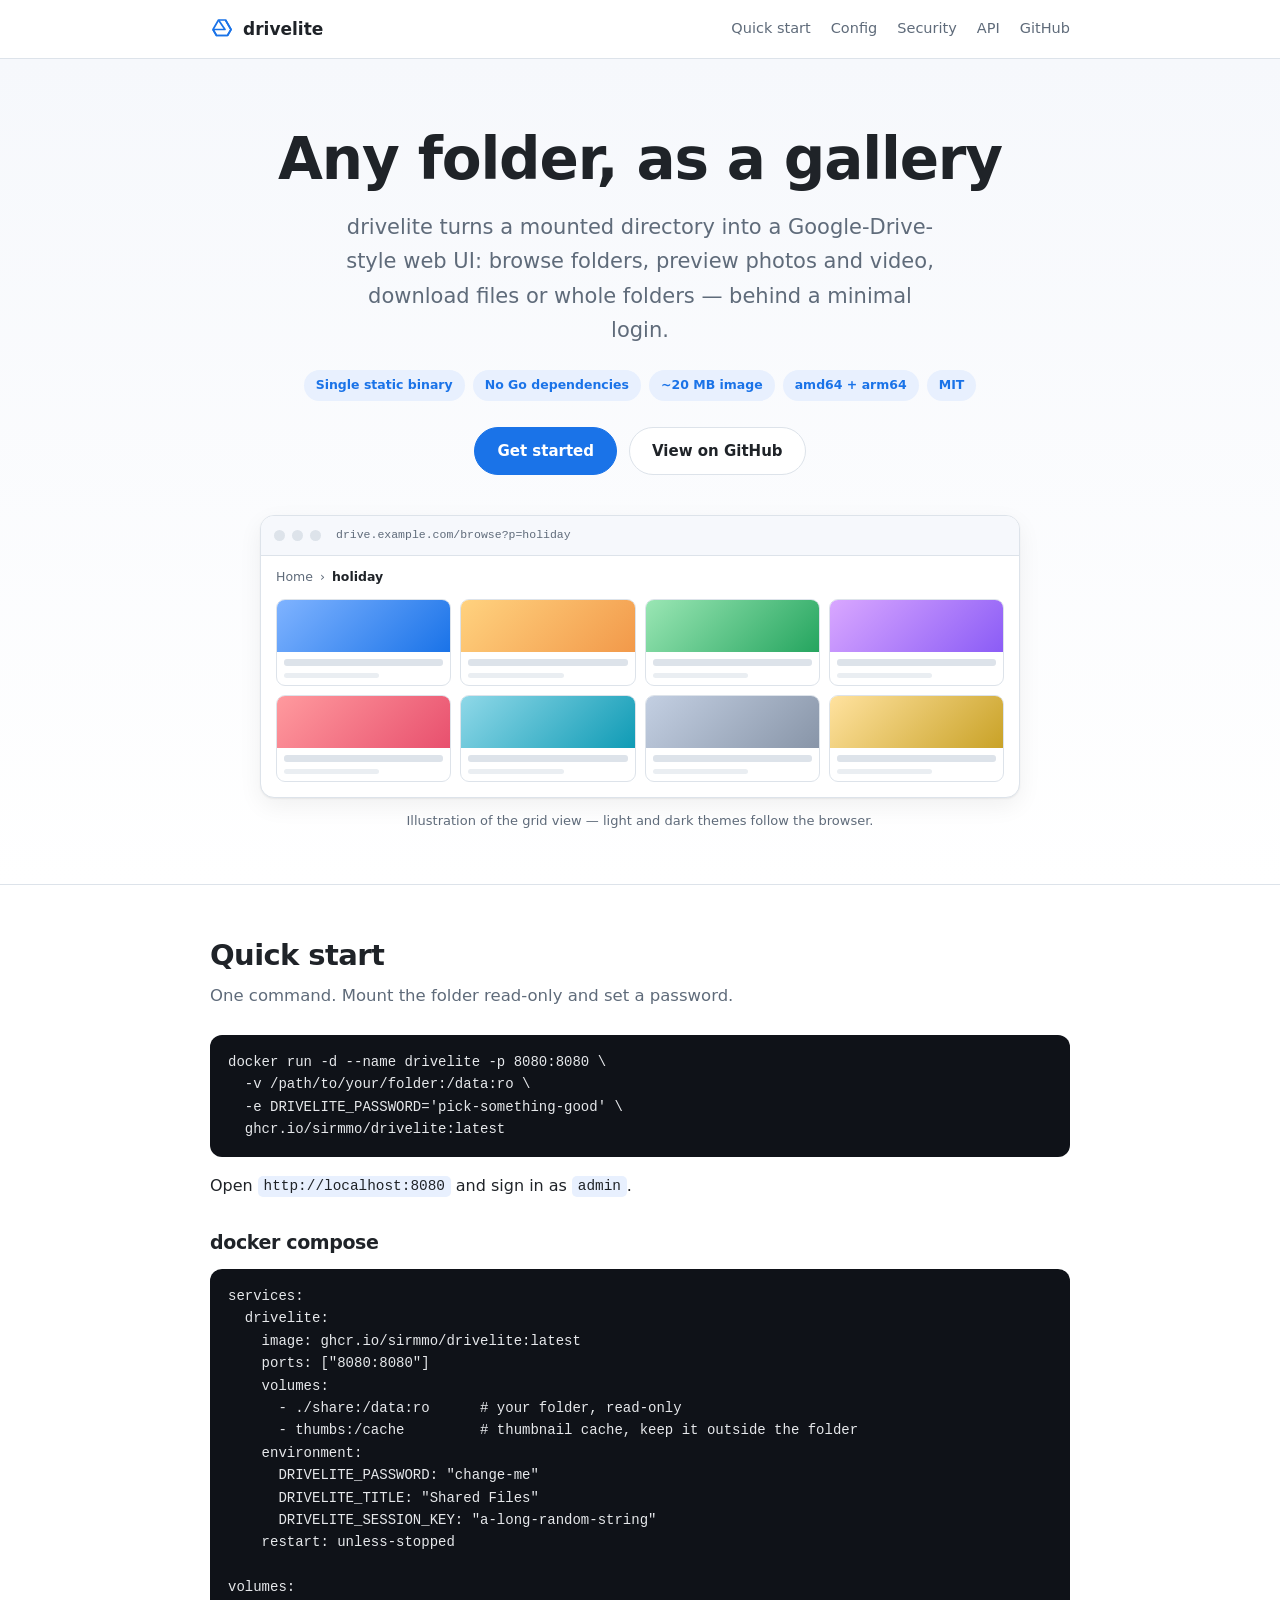
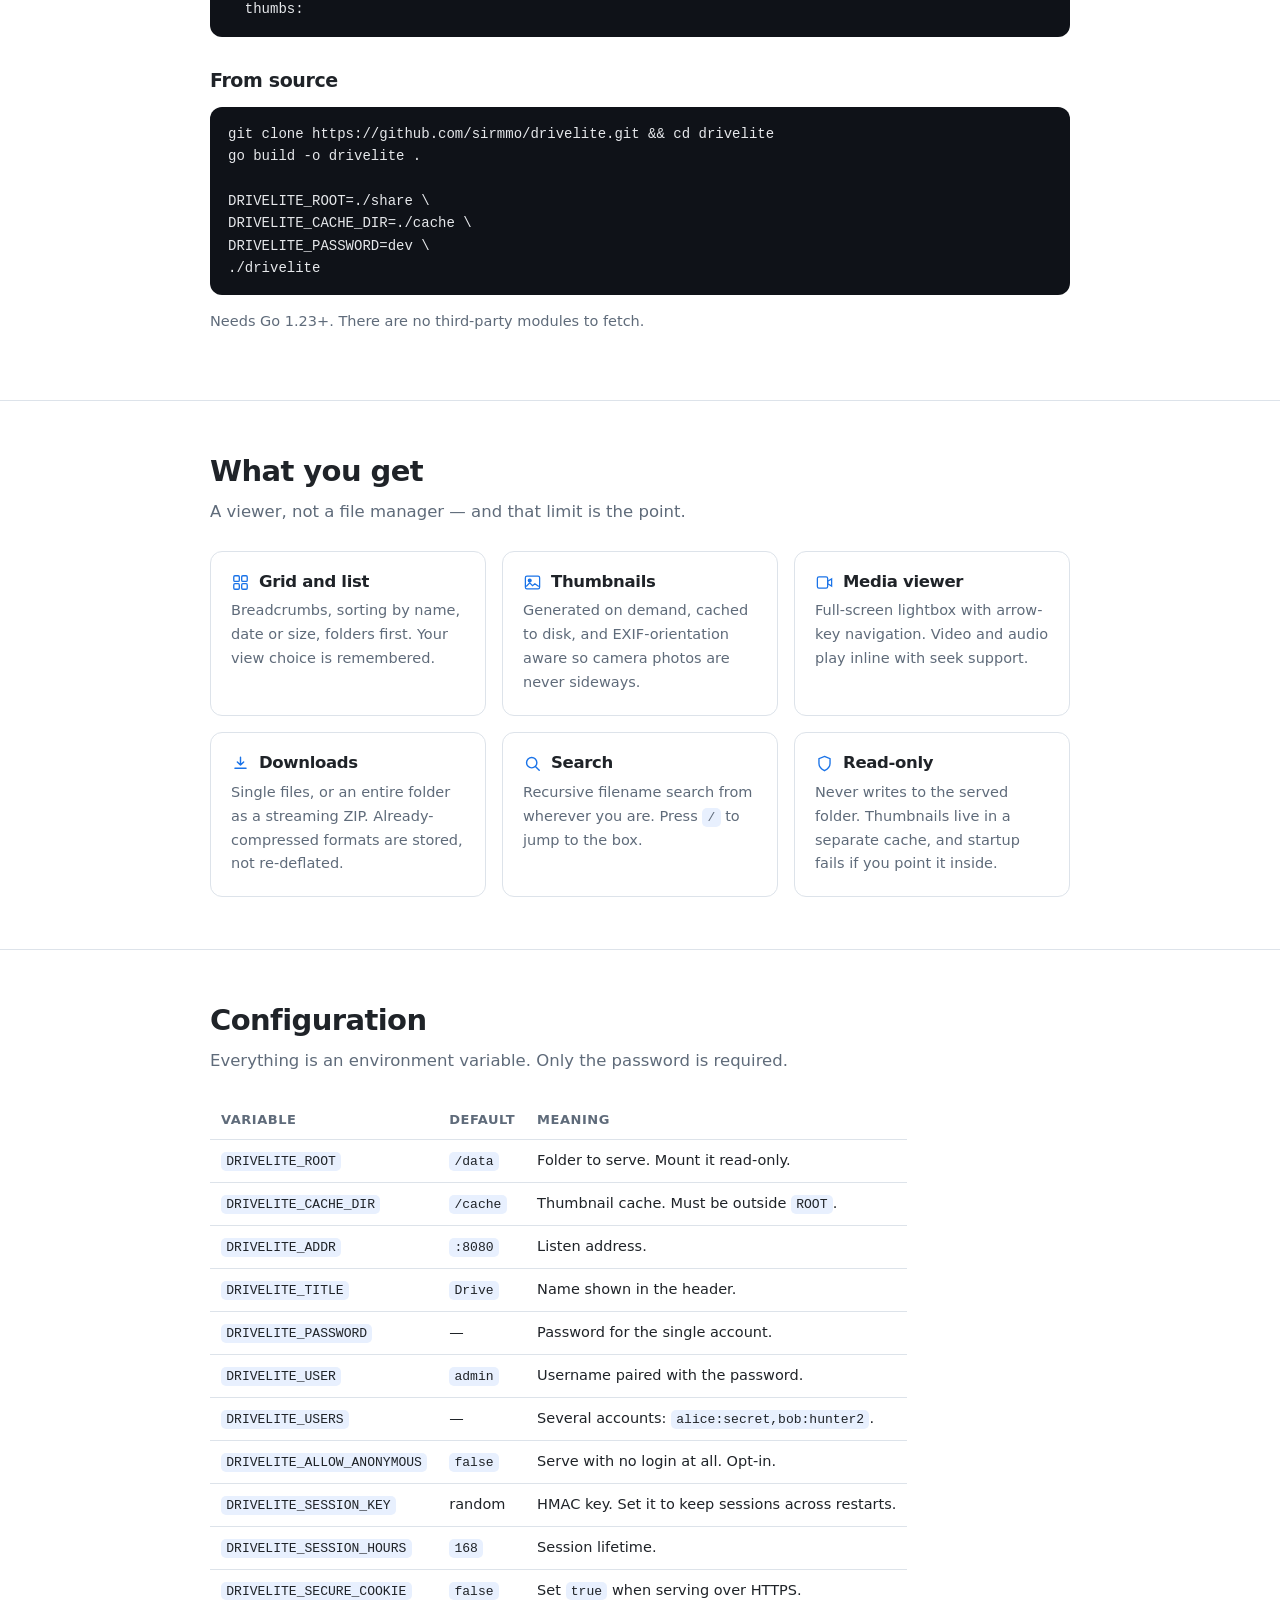
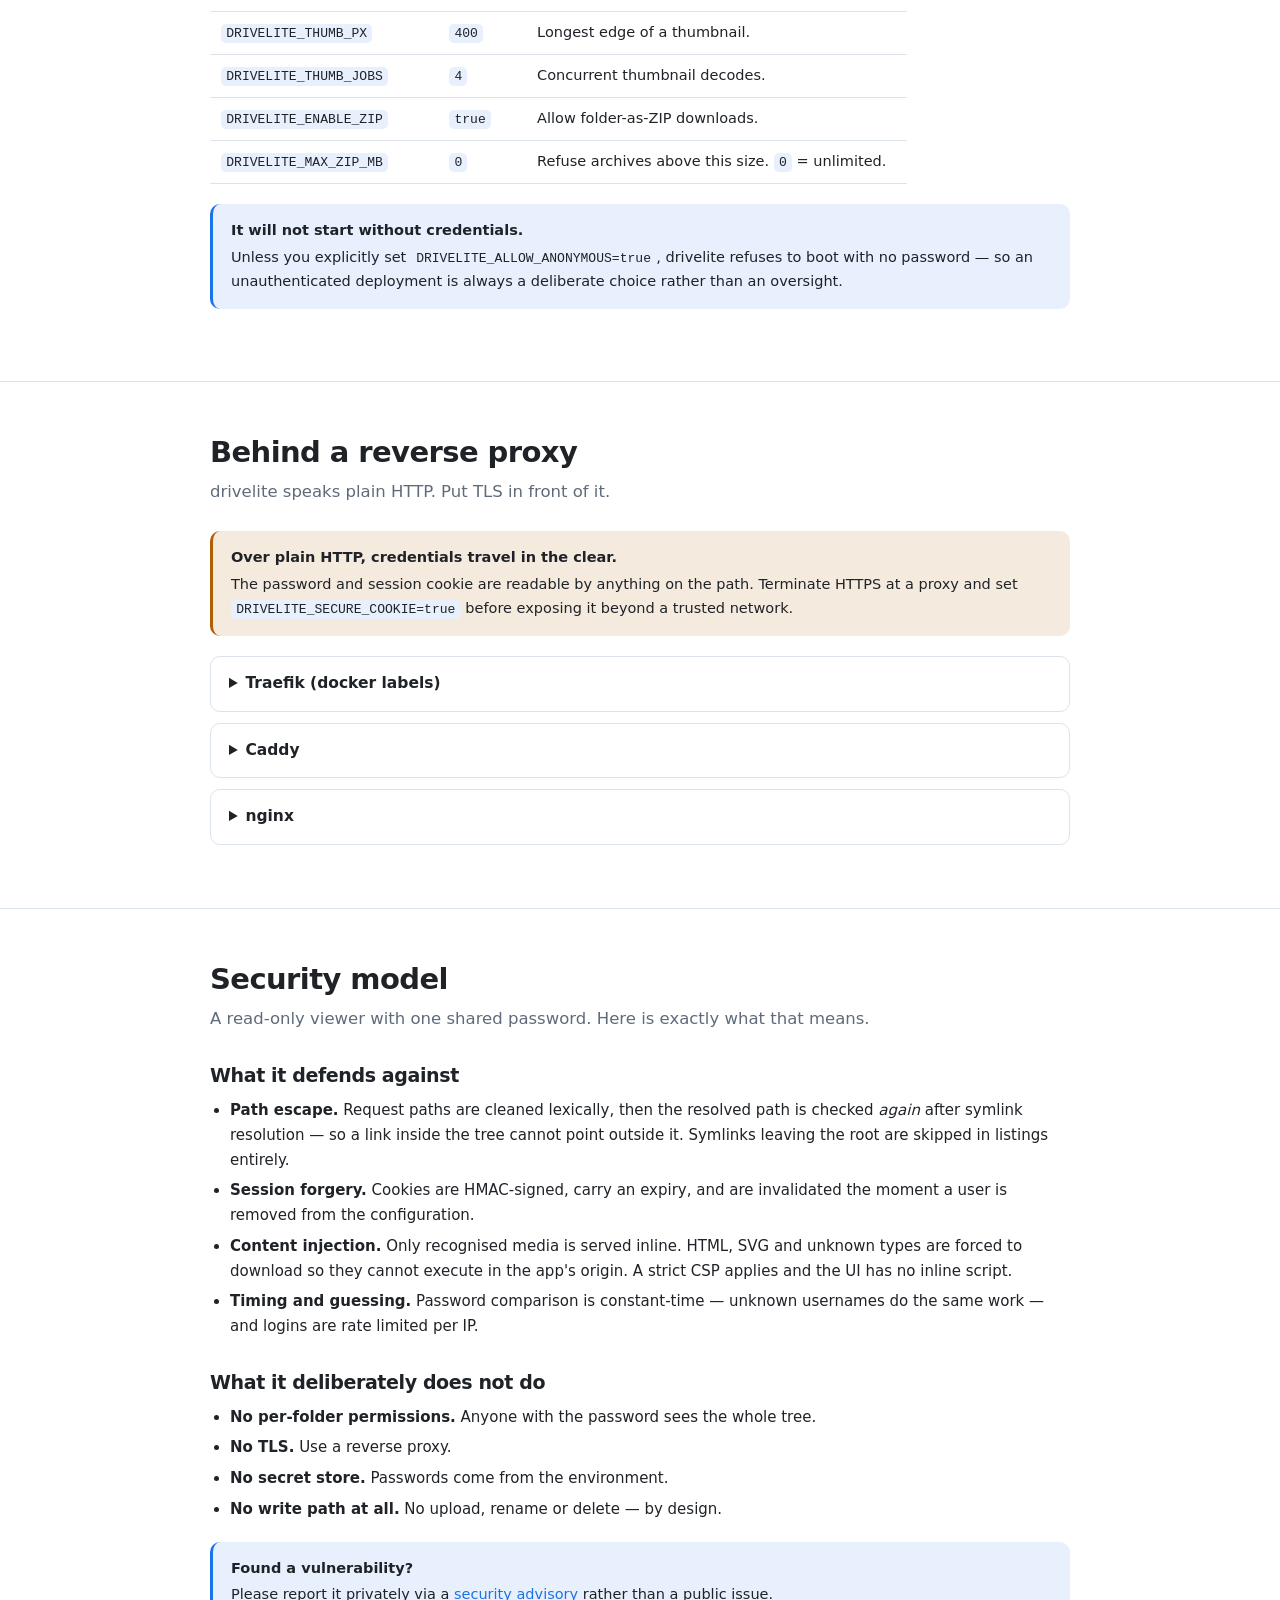
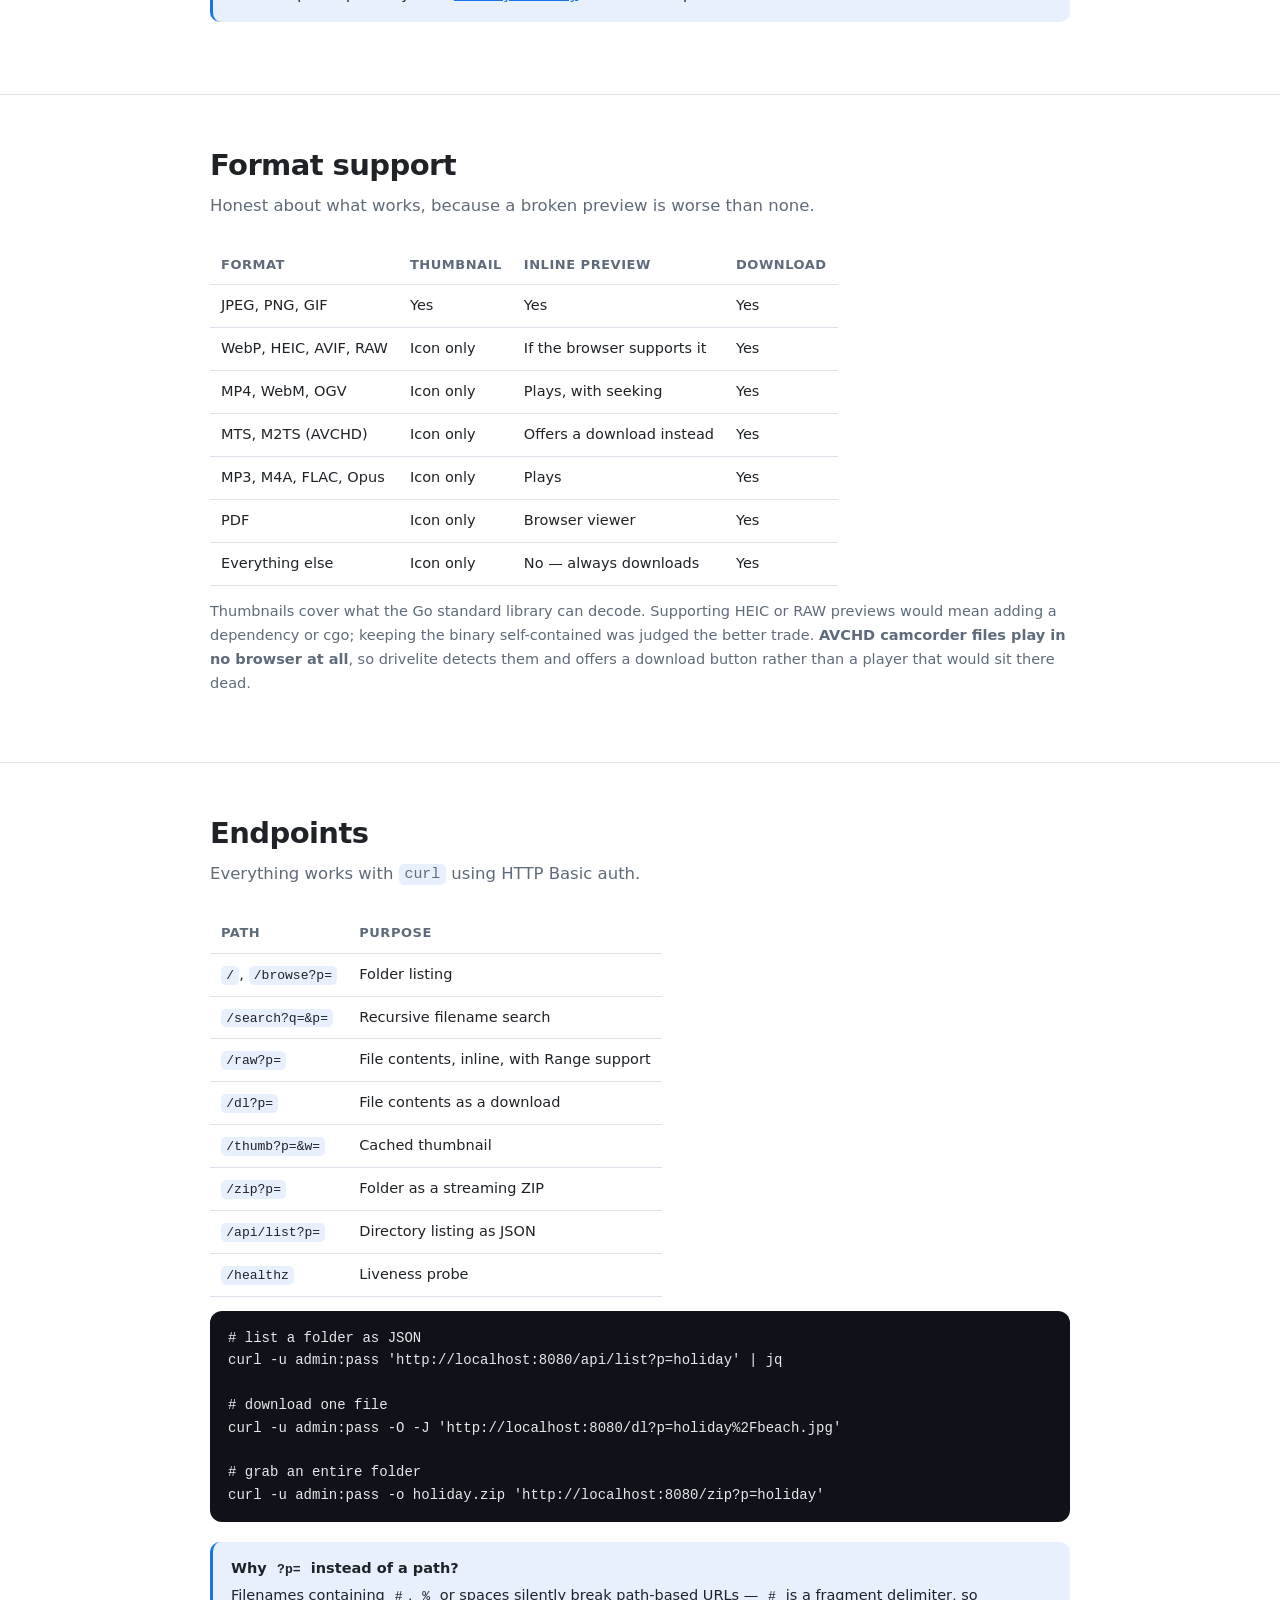
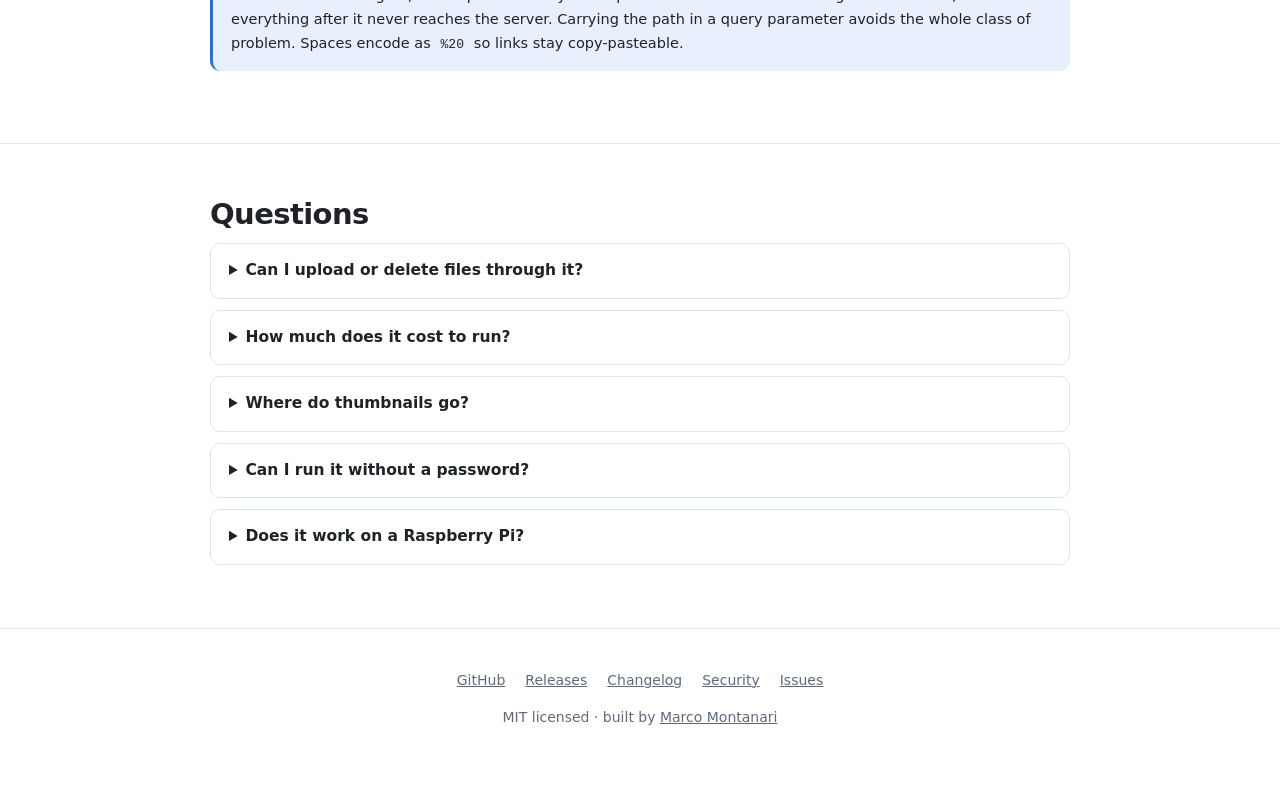
==== docs/index.html @ 930c82de "Initial release of drivelite A read-only web viewer that turns a mounted folder into a Drive-like ga" ====
<!doctype html>
<html lang="en">
<head>
<meta charset="utf-8">
<meta name="viewport" content="width=device-width, initial-scale=1">
<title>drivelite — a Drive-like web UI for any folder</title>
<meta name="description" content="A small Go service that turns any mounted folder into a browsable, downloadable gallery behind a minimal login. Single static binary, no dependencies, ~20 MB container image.">
<link rel="canonical" href="https://ingmmo.com/drivelite/">
<meta property="og:title" content="drivelite">
<meta property="og:description" content="Turn any mounted folder into a Drive-like gallery. Browse, preview, download — behind a minimal login.">
<meta property="og:type" content="website">
<meta property="og:url" content="https://ingmmo.com/drivelite/">
<link rel="icon" href="data:image/svg+xml,%3Csvg xmlns='http://www.w3.org/2000/svg' viewBox='0 0 24 24'%3E%3Crect width='24' height='24' rx='5' fill='%231a73e8'/%3E%3Cpath d='M9.2 4.5h5.6L20 13.2l-2.8 4.8H6.8L4 13.2 9.2 4.5Z' fill='none' stroke='%23fff' stroke-width='1.6' stroke-linejoin='round'/%3E%3C/svg%3E">
<style>
:root{
  color-scheme:light dark;
  --bg:#fff; --sunk:#f6f8fc; --panel:#fff; --line:#dde3ea;
  --text:#1f2328; --muted:#5f6b7a; --accent:#1a73e8; --soft:#e8f0fe;
  --code-bg:#0f1218; --code-fg:#e6e8eb; --ok:#137333; --warn:#b06000;
  --radius:12px; --shadow:0 1px 2px rgba(0,0,0,.06),0 8px 24px rgba(0,0,0,.06);
}
@media (prefers-color-scheme:dark){
  :root{
    --bg:#16181c; --sunk:#1b1e23; --panel:#22262c; --line:#333a43;
    --text:#e6e8eb; --muted:#9aa4b2; --accent:#8ab4f8; --soft:#1f2a3d;
    --code-bg:#0b0d11; --code-fg:#e6e8eb; --ok:#81c995; --warn:#fdd663;
    --shadow:0 1px 2px rgba(0,0,0,.4),0 8px 28px rgba(0,0,0,.35);
  }
}
*{box-sizing:border-box}
html{scroll-behavior:smooth;scroll-padding-top:70px}
body{
  margin:0;background:var(--bg);color:var(--text);
  font:16px/1.65 system-ui,-apple-system,"Segoe UI",Roboto,Helvetica,Arial,sans-serif;
  -webkit-font-smoothing:antialiased;
}
a{color:var(--accent)}
h1,h2,h3{line-height:1.25;letter-spacing:-.02em}
code,pre{font-family:ui-monospace,SFMono-Regular,"SF Mono",Menlo,Consolas,monospace}
code{font-size:.9em;background:var(--soft);padding:.15em .4em;border-radius:5px}
pre{
  background:var(--code-bg);color:var(--code-fg);
  padding:16px 18px;border-radius:var(--radius);overflow-x:auto;font-size:14px;line-height:1.6;
}
pre code{background:none;padding:0;color:inherit;font-size:inherit}
.wrap{max-width:900px;margin:0 auto;padding:0 20px}

/* nav */
nav{
  position:sticky;top:0;z-index:10;backdrop-filter:blur(10px);
  background:color-mix(in srgb,var(--bg) 88%,transparent);
  border-bottom:1px solid var(--line);
}
nav .wrap{display:flex;align-items:center;gap:22px;height:58px}
.logo{display:flex;align-items:center;gap:9px;font-weight:650;font-size:17px;color:var(--text);text-decoration:none}
.logo svg{width:24px;height:24px;color:var(--accent)}
nav .links{margin-left:auto;display:flex;gap:20px;font-size:14.5px}
nav .links a{color:var(--muted);text-decoration:none}
nav .links a:hover{color:var(--accent)}
@media(max-width:680px){nav .links a.opt{display:none}}

/* hero */
header.hero{padding:64px 0 40px;text-align:center;background:linear-gradient(180deg,var(--sunk),transparent)}
header.hero h1{font-size:clamp(38px,7vw,58px);margin:0 0 14px}
header.hero p.tag{font-size:clamp(17px,2.5vw,21px);color:var(--muted);margin:0 auto 12px;max-width:600px}
.pills{display:flex;gap:8px;justify-content:center;flex-wrap:wrap;margin:22px 0 26px}
.pill{font-size:12.5px;padding:5px 12px;border-radius:999px;background:var(--soft);color:var(--accent);font-weight:600}
.cta{display:flex;gap:12px;justify-content:center;flex-wrap:wrap;margin-bottom:10px}
.btn{
  display:inline-flex;align-items:center;gap:8px;padding:11px 22px;border-radius:999px;
  font-weight:600;font-size:15px;text-decoration:none;border:1px solid var(--line);
  background:var(--panel);color:var(--text);transition:.15s;
}
.btn:hover{border-color:var(--accent);background:var(--soft)}
.btn.primary{background:var(--accent);border-color:var(--accent);color:#fff}
@media(prefers-color-scheme:dark){.btn.primary{color:#10131a}}
.btn.primary:hover{filter:brightness(1.08)}

/* ui illustration */
.shot{margin:40px auto 0;max-width:760px;border:1px solid var(--line);border-radius:14px;overflow:hidden;box-shadow:var(--shadow);background:var(--panel)}
.shot .bar{display:flex;align-items:center;gap:7px;padding:10px 13px;border-bottom:1px solid var(--line);background:var(--sunk)}
.dot{width:11px;height:11px;border-radius:50%;background:var(--line)}
.shot .addr{margin-left:8px;font-size:11.5px;color:var(--muted);font-family:ui-monospace,monospace}
.shot .crumbs{display:flex;gap:7px;padding:11px 15px;font-size:12.5px;color:var(--muted);align-items:center}
.shot .crumbs b{color:var(--text)}
.shot .grid{display:grid;grid-template-columns:repeat(4,1fr);gap:9px;padding:0 15px 15px}
.tile{border:1px solid var(--line);border-radius:9px;overflow:hidden}
.tile .img{height:52px}
.tile .cap{height:7px;margin:7px;border-radius:3px;background:var(--line)}
.tile .cap.s{width:55%;margin-top:0;height:5px;opacity:.6}
.g1{background:linear-gradient(135deg,#7fb3ff,#1a73e8)}
.g2{background:linear-gradient(135deg,#ffd27f,#f2994a)}
.g3{background:linear-gradient(135deg,#9ae6b4,#25a55f)}
.g4{background:linear-gradient(135deg,#d9a7ff,#8b5cf6)}
.g5{background:linear-gradient(135deg,#ff9a9e,#e8506e)}
.g6{background:linear-gradient(135deg,#8fd8e8,#0f9bb5)}
.g7{background:linear-gradient(135deg,#c3cfe2,#8895a8)}
.g8{background:linear-gradient(135deg,#ffe29f,#c9a227)}
.caption{text-align:center;font-size:13px;color:var(--muted);margin-top:12px}
@media(max-width:600px){.shot .grid{grid-template-columns:repeat(2,1fr)}}

/* sections */
section{padding:52px 0;border-top:1px solid var(--line)}
section h2{font-size:29px;margin:0 0 8px}
section .lead{color:var(--muted);margin:0 0 26px;font-size:16.5px}
h3{font-size:19px;margin:32px 0 10px}

.cards{display:grid;grid-template-columns:repeat(auto-fit,minmax(240px,1fr));gap:16px}
.card{padding:20px;border:1px solid var(--line);border-radius:var(--radius);background:var(--panel)}
.card h3{margin:0 0 7px;font-size:16.5px;display:flex;align-items:center;gap:9px}
.card p{margin:0;font-size:14.5px;color:var(--muted)}
.card svg{width:19px;height:19px;color:var(--accent);flex:none}

table{width:100%;border-collapse:collapse;font-size:14.5px;margin:6px 0 4px;display:block;overflow-x:auto}
th,td{text-align:left;padding:9px 11px;border-bottom:1px solid var(--line);vertical-align:top}
th{font-weight:650;font-size:13px;text-transform:uppercase;letter-spacing:.04em;color:var(--muted)}
td:first-child{white-space:nowrap}
tbody tr:hover{background:var(--sunk)}

.note{padding:15px 18px;border-radius:10px;background:var(--soft);border-left:3px solid var(--accent);margin:20px 0;font-size:14.5px}
.note.warn{background:color-mix(in srgb,var(--warn) 13%,transparent);border-left-color:var(--warn)}
.note strong{display:block;margin-bottom:3px}

ul.tight{padding-left:20px;margin:10px 0}
ul.tight li{margin:6px 0;font-size:15px}

details{border:1px solid var(--line);border-radius:10px;padding:14px 18px;margin:11px 0;background:var(--panel)}
details summary{cursor:pointer;font-weight:600;font-size:15.5px}
details[open] summary{margin-bottom:11px}

footer{padding:40px 0 56px;border-top:1px solid var(--line);color:var(--muted);font-size:14px;text-align:center}
footer a{color:var(--muted)}
footer .row{display:flex;gap:20px;justify-content:center;flex-wrap:wrap;margin-bottom:14px}
</style>
</head>
<body>

<nav>
  <div class="wrap">
    <a class="logo" href="#top">
      <svg viewBox="0 0 24 24" aria-hidden="true"><path d="M8.5 3h7l5.5 9.5-3.5 6H6.5L3 12.5 8.5 3Z" fill="none" stroke="currentColor" stroke-width="1.7" stroke-linejoin="round"/><path d="M8.5 3 15 12.5H3.2M15.5 3 21 12.5l-3.5 6M3 12.5l3.5 6h11" fill="none" stroke="currentColor" stroke-width="1.7" stroke-linejoin="round"/></svg>
      drivelite
    </a>
    <div class="links">
      <a href="#quick-start">Quick start</a>
      <a href="#configuration">Config</a>
      <a href="#security" class="opt">Security</a>
      <a href="#api" class="opt">API</a>
      <a href="https://github.com/sirmmo/drivelite">GitHub</a>
    </div>
  </div>
</nav>

<header class="hero" id="top">
  <div class="wrap">
    <h1>Any folder, as a gallery</h1>
    <p class="tag">
      drivelite turns a mounted directory into a Google-Drive-style web UI:
      browse folders, preview photos and video, download files or whole
      folders — behind a minimal login.
    </p>
    <div class="pills">
      <span class="pill">Single static binary</span>
      <span class="pill">No Go dependencies</span>
      <span class="pill">~20 MB image</span>
      <span class="pill">amd64 + arm64</span>
      <span class="pill">MIT</span>
    </div>
    <div class="cta">
      <a class="btn primary" href="#quick-start">Get started</a>
      <a class="btn" href="https://github.com/sirmmo/drivelite">View on GitHub</a>
    </div>

    <div class="shot" aria-hidden="true">
      <div class="bar">
        <span class="dot"></span><span class="dot"></span><span class="dot"></span>
        <span class="addr">drive.example.com/browse?p=holiday</span>
      </div>
      <div class="crumbs">Home <span>›</span> <b>holiday</b></div>
      <div class="grid">
        <div class="tile"><div class="img g1"></div><div class="cap"></div><div class="cap s"></div></div>
        <div class="tile"><div class="img g2"></div><div class="cap"></div><div class="cap s"></div></div>
        <div class="tile"><div class="img g3"></div><div class="cap"></div><div class="cap s"></div></div>
        <div class="tile"><div class="img g4"></div><div class="cap"></div><div class="cap s"></div></div>
        <div class="tile"><div class="img g5"></div><div class="cap"></div><div class="cap s"></div></div>
        <div class="tile"><div class="img g6"></div><div class="cap"></div><div class="cap s"></div></div>
        <div class="tile"><div class="img g7"></div><div class="cap"></div><div class="cap s"></div></div>
        <div class="tile"><div class="img g8"></div><div class="cap"></div><div class="cap s"></div></div>
      </div>
    </div>
    <p class="caption">Illustration of the grid view — light and dark themes follow the browser.</p>
  </div>
</header>

<section id="quick-start">
  <div class="wrap">
    <h2>Quick start</h2>
    <p class="lead">One command. Mount the folder read-only and set a password.</p>

<pre><code>docker run -d --name drivelite -p 8080:8080 \
  -v /path/to/your/folder:/data:ro \
  -e DRIVELITE_PASSWORD='pick-something-good' \
  ghcr.io/sirmmo/drivelite:latest</code></pre>

    <p>Open <code>http://localhost:8080</code> and sign in as <code>admin</code>.</p>

    <h3>docker compose</h3>
<pre><code>services:
  drivelite:
    image: ghcr.io/sirmmo/drivelite:latest
    ports: ["8080:8080"]
    volumes:
      - ./share:/data:ro      # your folder, read-only
      - thumbs:/cache         # thumbnail cache, keep it outside the folder
    environment:
      DRIVELITE_PASSWORD: "change-me"
      DRIVELITE_TITLE: "Shared Files"
      DRIVELITE_SESSION_KEY: "a-long-random-string"
    restart: unless-stopped

volumes:
  thumbs:</code></pre>

    <h3>From source</h3>
<pre><code>git clone https://github.com/sirmmo/drivelite.git &amp;&amp; cd drivelite
go build -o drivelite .

DRIVELITE_ROOT=./share \
DRIVELITE_CACHE_DIR=./cache \
DRIVELITE_PASSWORD=dev \
./drivelite</code></pre>
    <p style="font-size:14.5px;color:var(--muted)">Needs Go 1.23+. There are no third-party modules to fetch.</p>
  </div>
</section>

<section id="features">
  <div class="wrap">
    <h2>What you get</h2>
    <p class="lead">A viewer, not a file manager — and that limit is the point.</p>

    <div class="cards">
      <div class="card">
        <h3><svg viewBox="0 0 24 24" fill="none" stroke="currentColor" stroke-width="1.7"><rect x="3.5" y="3.5" width="7" height="7" rx="1.5"/><rect x="13.5" y="3.5" width="7" height="7" rx="1.5"/><rect x="3.5" y="13.5" width="7" height="7" rx="1.5"/><rect x="13.5" y="13.5" width="7" height="7" rx="1.5"/></svg>Grid and list</h3>
        <p>Breadcrumbs, sorting by name, date or size, folders first. Your view choice is remembered.</p>
      </div>
      <div class="card">
        <h3><svg viewBox="0 0 24 24" fill="none" stroke="currentColor" stroke-width="1.6"><rect x="3" y="4" width="18" height="16" rx="2"/><circle cx="8.5" cy="9.5" r="1.8" fill="currentColor"/><path d="m4 17 4.5-4.5 3.5 3.5 3-2.5L20 17"/></svg>Thumbnails</h3>
        <p>Generated on demand, cached to disk, and EXIF-orientation aware so camera photos are never sideways.</p>
      </div>
      <div class="card">
        <h3><svg viewBox="0 0 24 24" fill="none" stroke="currentColor" stroke-width="1.6"><rect x="3" y="5" width="13" height="14" rx="2"/><path d="m16 10.5 5-3v9l-5-3v-3Z"/></svg>Media viewer</h3>
        <p>Full-screen lightbox with arrow-key navigation. Video and audio play inline with seek support.</p>
      </div>
      <div class="card">
        <h3><svg viewBox="0 0 24 24" fill="none" stroke="currentColor" stroke-width="1.8" stroke-linecap="round"><path d="M12 4v10m0 0 4-4m-4 4-4-4M5 18h14"/></svg>Downloads</h3>
        <p>Single files, or an entire folder as a streaming ZIP. Already-compressed formats are stored, not re-deflated.</p>
      </div>
      <div class="card">
        <h3><svg viewBox="0 0 24 24" fill="none" stroke="currentColor" stroke-width="1.8"><circle cx="11" cy="11" r="6.5"/><path d="m16 16 4.5 4.5" stroke-linecap="round"/></svg>Search</h3>
        <p>Recursive filename search from wherever you are. Press <code>/</code> to jump to the box.</p>
      </div>
      <div class="card">
        <h3><svg viewBox="0 0 24 24" fill="none" stroke="currentColor" stroke-width="1.7"><path d="M12 3l7 3v6c0 4-3 7-7 9-4-2-7-5-7-9V6l7-3Z"/></svg>Read-only</h3>
        <p>Never writes to the served folder. Thumbnails live in a separate cache, and startup fails if you point it inside.</p>
      </div>
    </div>
  </div>
</section>

<section id="configuration">
  <div class="wrap">
    <h2>Configuration</h2>
    <p class="lead">Everything is an environment variable. Only the password is required.</p>

    <table>
      <thead><tr><th>Variable</th><th>Default</th><th>Meaning</th></tr></thead>
      <tbody>
        <tr><td><code>DRIVELITE_ROOT</code></td><td><code>/data</code></td><td>Folder to serve. Mount it read-only.</td></tr>
        <tr><td><code>DRIVELITE_CACHE_DIR</code></td><td><code>/cache</code></td><td>Thumbnail cache. Must be outside <code>ROOT</code>.</td></tr>
        <tr><td><code>DRIVELITE_ADDR</code></td><td><code>:8080</code></td><td>Listen address.</td></tr>
        <tr><td><code>DRIVELITE_TITLE</code></td><td><code>Drive</code></td><td>Name shown in the header.</td></tr>
        <tr><td><code>DRIVELITE_PASSWORD</code></td><td>—</td><td>Password for the single account.</td></tr>
        <tr><td><code>DRIVELITE_USER</code></td><td><code>admin</code></td><td>Username paired with the password.</td></tr>
        <tr><td><code>DRIVELITE_USERS</code></td><td>—</td><td>Several accounts: <code>alice:secret,bob:hunter2</code>.</td></tr>
        <tr><td><code>DRIVELITE_ALLOW_ANONYMOUS</code></td><td><code>false</code></td><td>Serve with no login at all. Opt-in.</td></tr>
        <tr><td><code>DRIVELITE_SESSION_KEY</code></td><td>random</td><td>HMAC key. Set it to keep sessions across restarts.</td></tr>
        <tr><td><code>DRIVELITE_SESSION_HOURS</code></td><td><code>168</code></td><td>Session lifetime.</td></tr>
        <tr><td><code>DRIVELITE_SECURE_COOKIE</code></td><td><code>false</code></td><td>Set <code>true</code> when serving over HTTPS.</td></tr>
        <tr><td><code>DRIVELITE_THUMB_PX</code></td><td><code>400</code></td><td>Longest edge of a thumbnail.</td></tr>
        <tr><td><code>DRIVELITE_THUMB_JOBS</code></td><td><code>4</code></td><td>Concurrent thumbnail decodes.</td></tr>
        <tr><td><code>DRIVELITE_ENABLE_ZIP</code></td><td><code>true</code></td><td>Allow folder-as-ZIP downloads.</td></tr>
        <tr><td><code>DRIVELITE_MAX_ZIP_MB</code></td><td><code>0</code></td><td>Refuse archives above this size. <code>0</code> = unlimited.</td></tr>
      </tbody>
    </table>

    <div class="note">
      <strong>It will not start without credentials.</strong>
      Unless you explicitly set <code>DRIVELITE_ALLOW_ANONYMOUS=true</code>, drivelite
      refuses to boot with no password — so an unauthenticated deployment is always
      a deliberate choice rather than an oversight.
    </div>
  </div>
</section>

<section id="proxy">
  <div class="wrap">
    <h2>Behind a reverse proxy</h2>
    <p class="lead">drivelite speaks plain HTTP. Put TLS in front of it.</p>

    <div class="note warn">
      <strong>Over plain HTTP, credentials travel in the clear.</strong>
      The password and session cookie are readable by anything on the path. Terminate
      HTTPS at a proxy and set <code>DRIVELITE_SECURE_COOKIE=true</code> before exposing
      it beyond a trusted network.
    </div>

    <details>
      <summary>Traefik (docker labels)</summary>
<pre><code>services:
  drivelite:
    image: ghcr.io/sirmmo/drivelite:latest
    volumes:
      - ./share:/data:ro
    environment:
      DRIVELITE_PASSWORD: "change-me"
      DRIVELITE_SECURE_COOKIE: "true"
    labels:
      - traefik.enable=true
      - traefik.http.routers.drivelite.rule=Host(`files.example.com`)
      - traefik.http.routers.drivelite.entrypoints=websecure
      - traefik.http.routers.drivelite.tls.certresolver=letsencrypt
      - traefik.http.services.drivelite.loadbalancer.server.port=8080</code></pre>
      <p style="font-size:14.5px;color:var(--muted);margin:0">
        Note there is no <code>ports:</code> entry — the container is reachable only
        through Traefik, not directly.
      </p>
    </details>

    <details>
      <summary>Caddy</summary>
<pre><code>files.example.com {
    reverse_proxy drivelite:8080
}</code></pre>
    </details>

    <details>
      <summary>nginx</summary>
<pre><code>server {
    listen 443 ssl http2;
    server_name files.example.com;

    location / {
        proxy_pass         http://127.0.0.1:8080;
        proxy_set_header   Host $host;
        proxy_set_header   X-Forwarded-For $proxy_add_x_forwarded_for;
        proxy_set_header   X-Forwarded-Proto $scheme;

        # Large media and ZIP streams
        proxy_buffering    off;
        client_max_body_size 0;
    }
}</code></pre>
    </details>
  </div>
</section>

<section id="security">
  <div class="wrap">
    <h2>Security model</h2>
    <p class="lead">A read-only viewer with one shared password. Here is exactly what that means.</p>

    <h3>What it defends against</h3>
    <ul class="tight">
      <li><strong>Path escape.</strong> Request paths are cleaned lexically, then the resolved path is checked <em>again</em> after symlink resolution — so a link inside the tree cannot point outside it. Symlinks leaving the root are skipped in listings entirely.</li>
      <li><strong>Session forgery.</strong> Cookies are HMAC-signed, carry an expiry, and are invalidated the moment a user is removed from the configuration.</li>
      <li><strong>Content injection.</strong> Only recognised media is served inline. HTML, SVG and unknown types are forced to download so they cannot execute in the app's origin. A strict CSP applies and the UI has no inline script.</li>
      <li><strong>Timing and guessing.</strong> Password comparison is constant-time — unknown usernames do the same work — and logins are rate limited per IP.</li>
    </ul>

    <h3>What it deliberately does not do</h3>
    <ul class="tight">
      <li><strong>No per-folder permissions.</strong> Anyone with the password sees the whole tree.</li>
      <li><strong>No TLS.</strong> Use a reverse proxy.</li>
      <li><strong>No secret store.</strong> Passwords come from the environment.</li>
      <li><strong>No write path at all.</strong> No upload, rename or delete — by design.</li>
    </ul>

    <div class="note">
      <strong>Found a vulnerability?</strong>
      Please report it privately via a
      <a href="https://github.com/sirmmo/drivelite/security/advisories/new">security advisory</a>
      rather than a public issue.
    </div>
  </div>
</section>

<section id="formats">
  <div class="wrap">
    <h2>Format support</h2>
    <p class="lead">Honest about what works, because a broken preview is worse than none.</p>

    <table>
      <thead><tr><th>Format</th><th>Thumbnail</th><th>Inline preview</th><th>Download</th></tr></thead>
      <tbody>
        <tr><td>JPEG, PNG, GIF</td><td>Yes</td><td>Yes</td><td>Yes</td></tr>
        <tr><td>WebP, HEIC, AVIF, RAW</td><td>Icon only</td><td>If the browser supports it</td><td>Yes</td></tr>
        <tr><td>MP4, WebM, OGV</td><td>Icon only</td><td>Plays, with seeking</td><td>Yes</td></tr>
        <tr><td>MTS, M2TS (AVCHD)</td><td>Icon only</td><td>Offers a download instead</td><td>Yes</td></tr>
        <tr><td>MP3, M4A, FLAC, Opus</td><td>Icon only</td><td>Plays</td><td>Yes</td></tr>
        <tr><td>PDF</td><td>Icon only</td><td>Browser viewer</td><td>Yes</td></tr>
        <tr><td>Everything else</td><td>Icon only</td><td>No — always downloads</td><td>Yes</td></tr>
      </tbody>
    </table>

    <p style="font-size:14.5px;color:var(--muted)">
      Thumbnails cover what the Go standard library can decode. Supporting HEIC or RAW
      previews would mean adding a dependency or cgo; keeping the binary self-contained
      was judged the better trade. <strong>AVCHD camcorder files play in no browser at
      all</strong>, so drivelite detects them and offers a download button rather than a
      player that would sit there dead.
    </p>
  </div>
</section>

<section id="api">
  <div class="wrap">
    <h2>Endpoints</h2>
    <p class="lead">Everything works with <code>curl</code> using HTTP Basic auth.</p>

    <table>
      <thead><tr><th>Path</th><th>Purpose</th></tr></thead>
      <tbody>
        <tr><td><code>/</code>, <code>/browse?p=</code></td><td>Folder listing</td></tr>
        <tr><td><code>/search?q=&amp;p=</code></td><td>Recursive filename search</td></tr>
        <tr><td><code>/raw?p=</code></td><td>File contents, inline, with Range support</td></tr>
        <tr><td><code>/dl?p=</code></td><td>File contents as a download</td></tr>
        <tr><td><code>/thumb?p=&amp;w=</code></td><td>Cached thumbnail</td></tr>
        <tr><td><code>/zip?p=</code></td><td>Folder as a streaming ZIP</td></tr>
        <tr><td><code>/api/list?p=</code></td><td>Directory listing as JSON</td></tr>
        <tr><td><code>/healthz</code></td><td>Liveness probe</td></tr>
      </tbody>
    </table>

<pre><code># list a folder as JSON
curl -u admin:pass 'http://localhost:8080/api/list?p=holiday' | jq

# download one file
curl -u admin:pass -O -J 'http://localhost:8080/dl?p=holiday%2Fbeach.jpg'

# grab an entire folder
curl -u admin:pass -o holiday.zip 'http://localhost:8080/zip?p=holiday'</code></pre>

    <div class="note">
      <strong>Why <code>?p=</code> instead of a path?</strong>
      Filenames containing <code>#</code>, <code>%</code> or spaces silently break
      path-based URLs — <code>#</code> is a fragment delimiter, so everything after it
      never reaches the server. Carrying the path in a query parameter avoids the whole
      class of problem. Spaces encode as <code>%20</code> so links stay copy-pasteable.
    </div>
  </div>
</section>

<section id="faq">
  <div class="wrap">
    <h2>Questions</h2>

    <details>
      <summary>Can I upload or delete files through it?</summary>
      <p>No, and that is deliberate. drivelite has no write path at all, which is what
      lets you mount the data volume <code>:ro</code> and make a simple promise: your
      files are never touched. If you need a full file manager, drivelite is the wrong
      tool.</p>
    </details>

    <details>
      <summary>How much does it cost to run?</summary>
      <p>The image is about 20 MB and idles at a few megabytes of RSS. Thumbnail
      generation is the only real work: roughly 0.5–1.5 s for a large camera JPEG the
      first time, then served from cache. A 50-photo folder warms in under half a minute
      with the default four workers, once, forever.</p>
    </details>

    <details>
      <summary>Where do thumbnails go?</summary>
      <p>Into <code>DRIVELITE_CACHE_DIR</code>, never into the folder you are sharing —
      startup fails if you point the cache inside the served root. Cache entries are
      keyed by path, modification time, size and width, so editing a file naturally
      invalidates its thumbnail. The directory is safe to delete at any time.</p>
    </details>

    <details>
      <summary>Can I run it without a password?</summary>
      <p>Yes, with <code>DRIVELITE_ALLOW_ANONYMOUS=true</code>. It has to be explicit,
      and the service logs a warning on every start. Reasonable on a trusted LAN;
      think carefully anywhere else.</p>
    </details>

    <details>
      <summary>Does it work on a Raspberry Pi?</summary>
      <p>Yes — images are published for <code>linux/amd64</code> and
      <code>linux/arm64</code>, and release binaries also cover 32-bit ARM. Thumbnail
      generation is CPU-bound, so consider lowering <code>DRIVELITE_THUMB_JOBS</code>
      on a small board.</p>
    </details>
  </div>
</section>

<footer>
  <div class="wrap">
    <div class="row">
      <a href="https://github.com/sirmmo/drivelite">GitHub</a>
      <a href="https://github.com/sirmmo/drivelite/releases">Releases</a>
      <a href="https://github.com/sirmmo/drivelite/blob/main/CHANGELOG.md">Changelog</a>
      <a href="https://github.com/sirmmo/drivelite/blob/main/SECURITY.md">Security</a>
      <a href="https://github.com/sirmmo/drivelite/issues">Issues</a>
    </div>
    <p>MIT licensed · built by <a href="https://ingmmo.com">Marco Montanari</a></p>
  </div>
</footer>

</body>
</html>
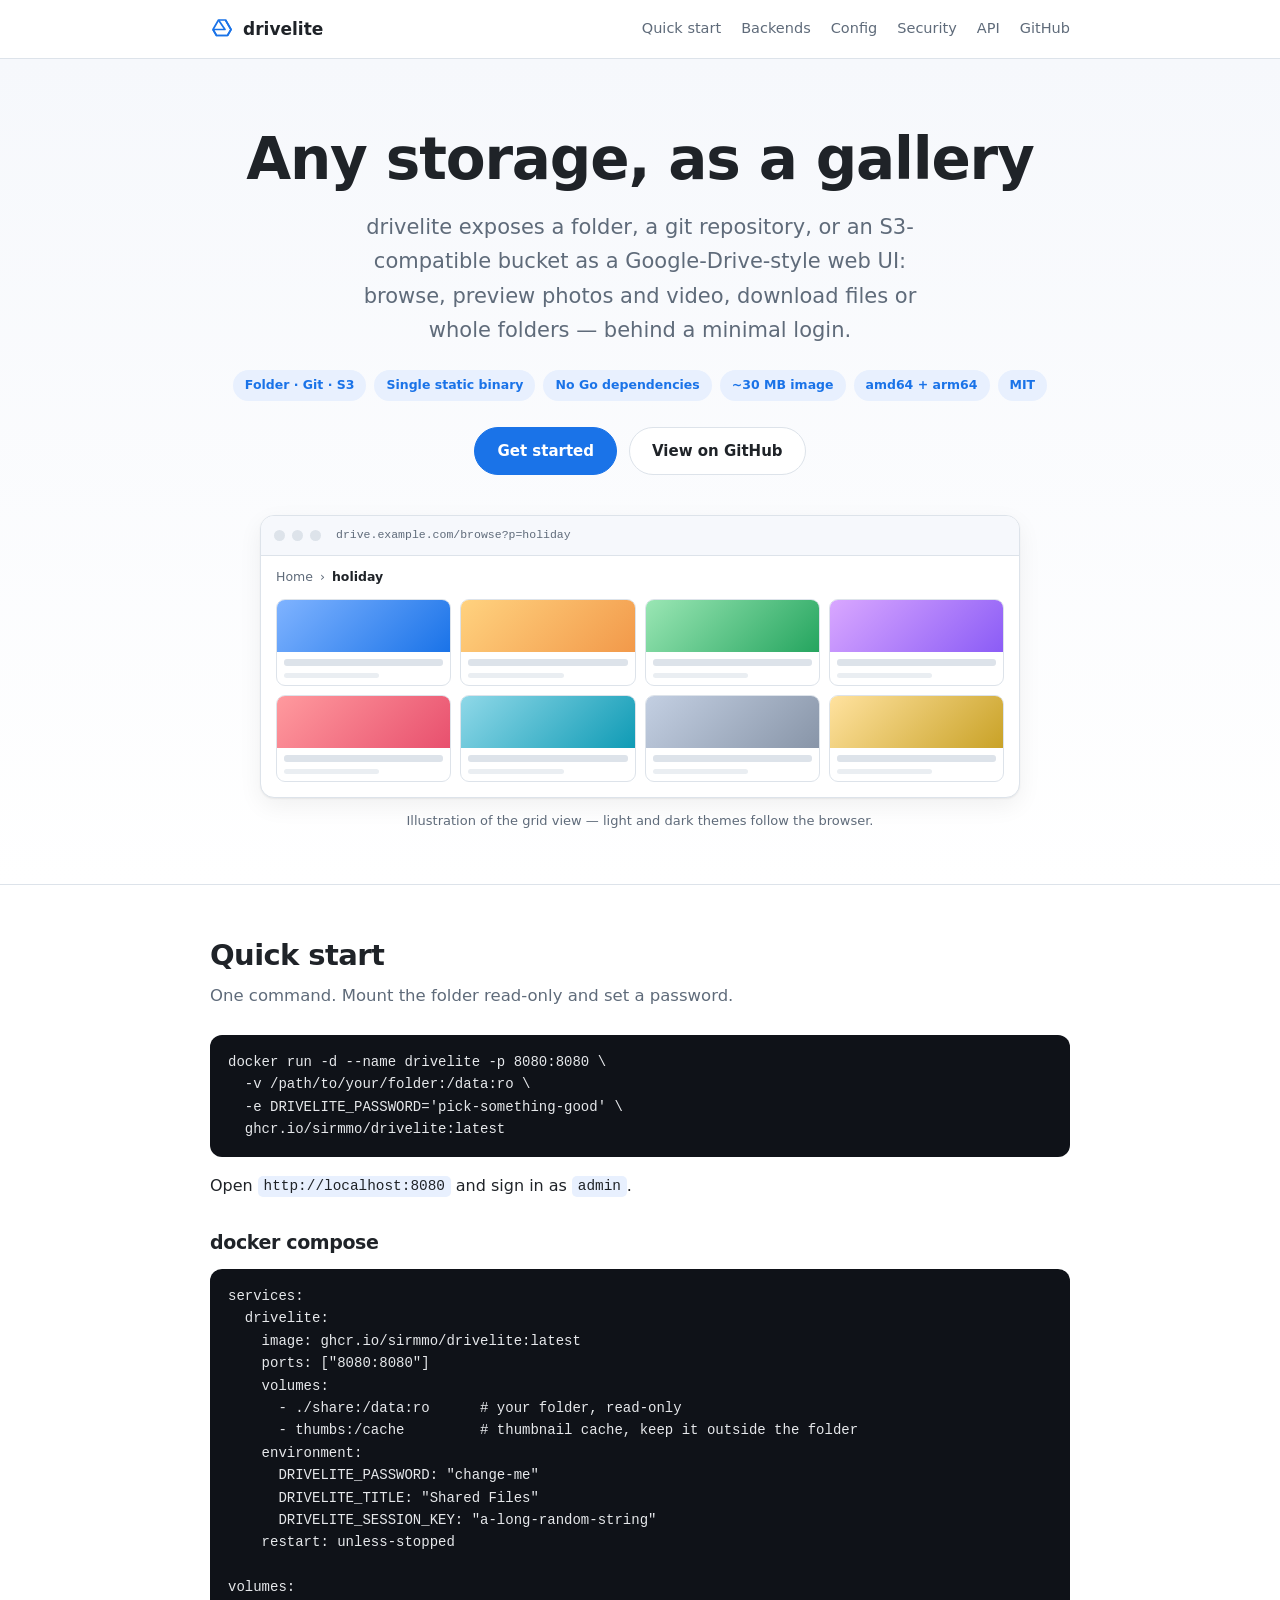
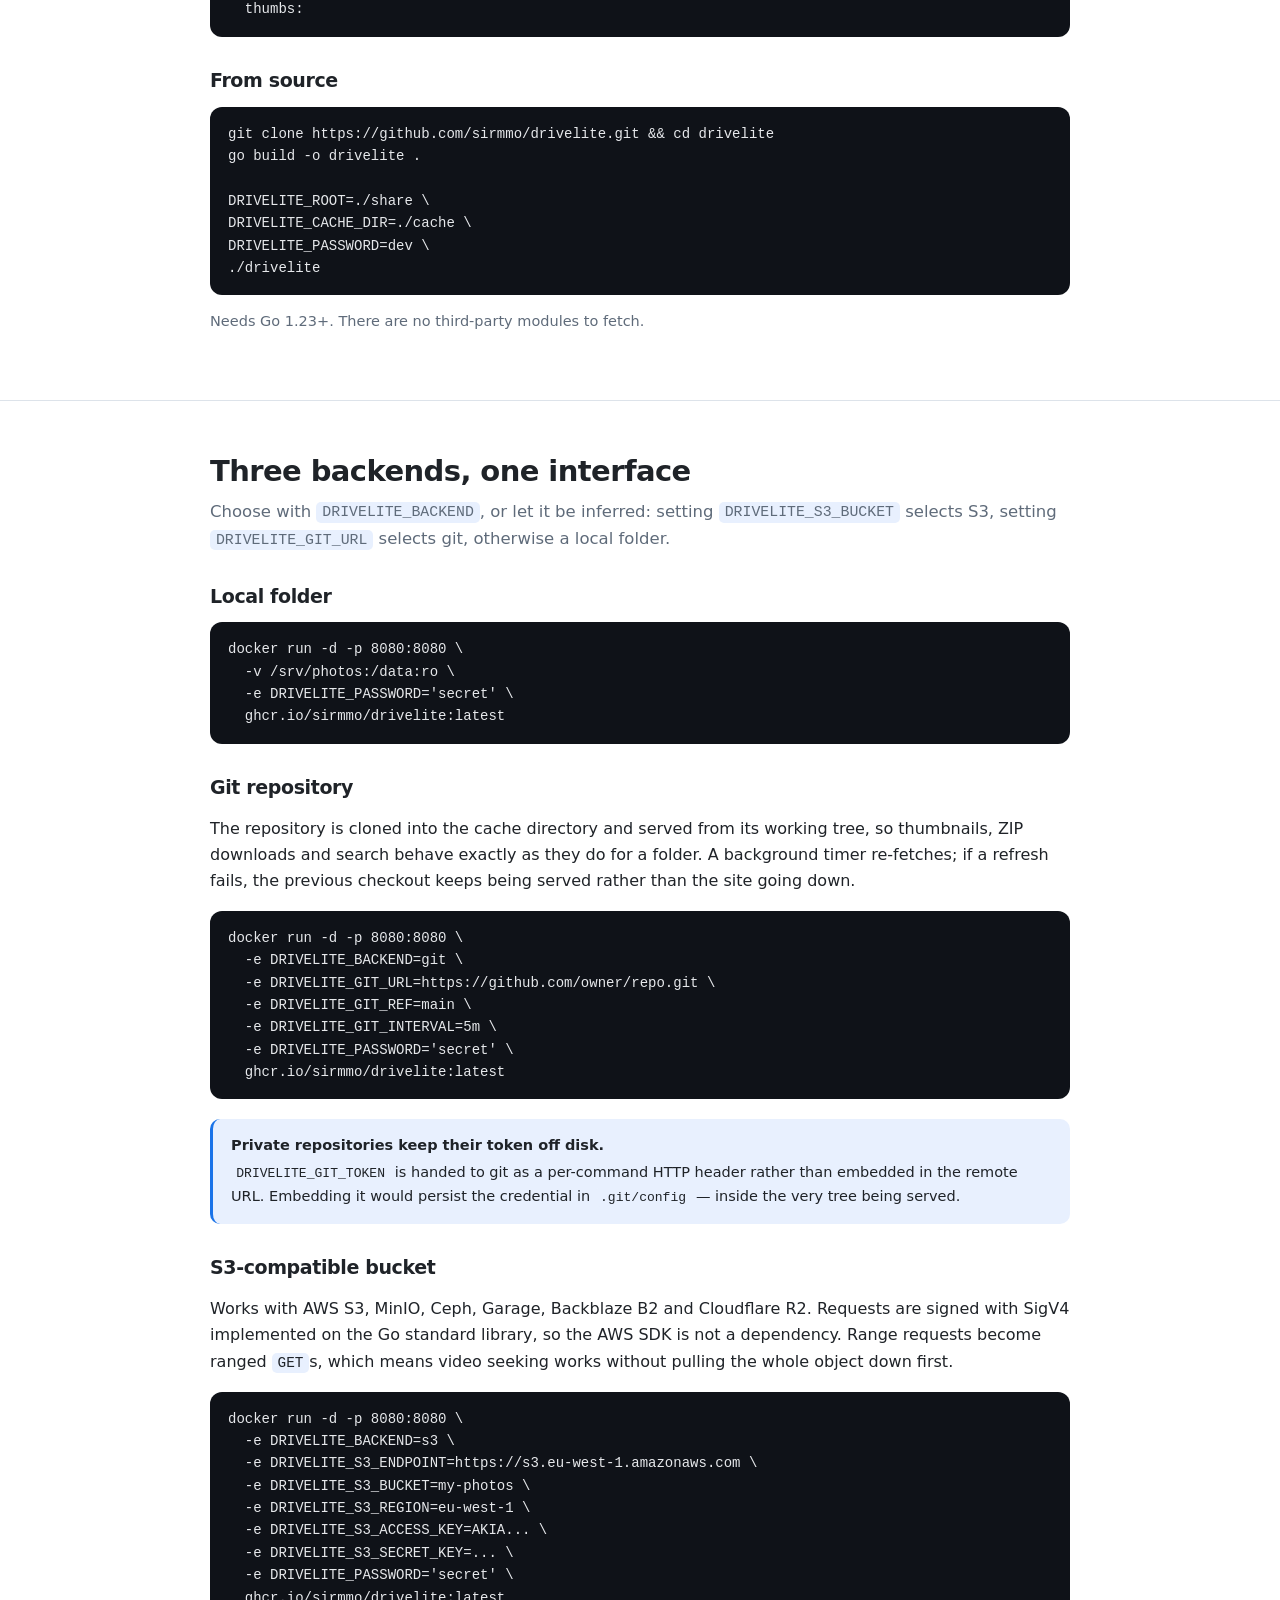
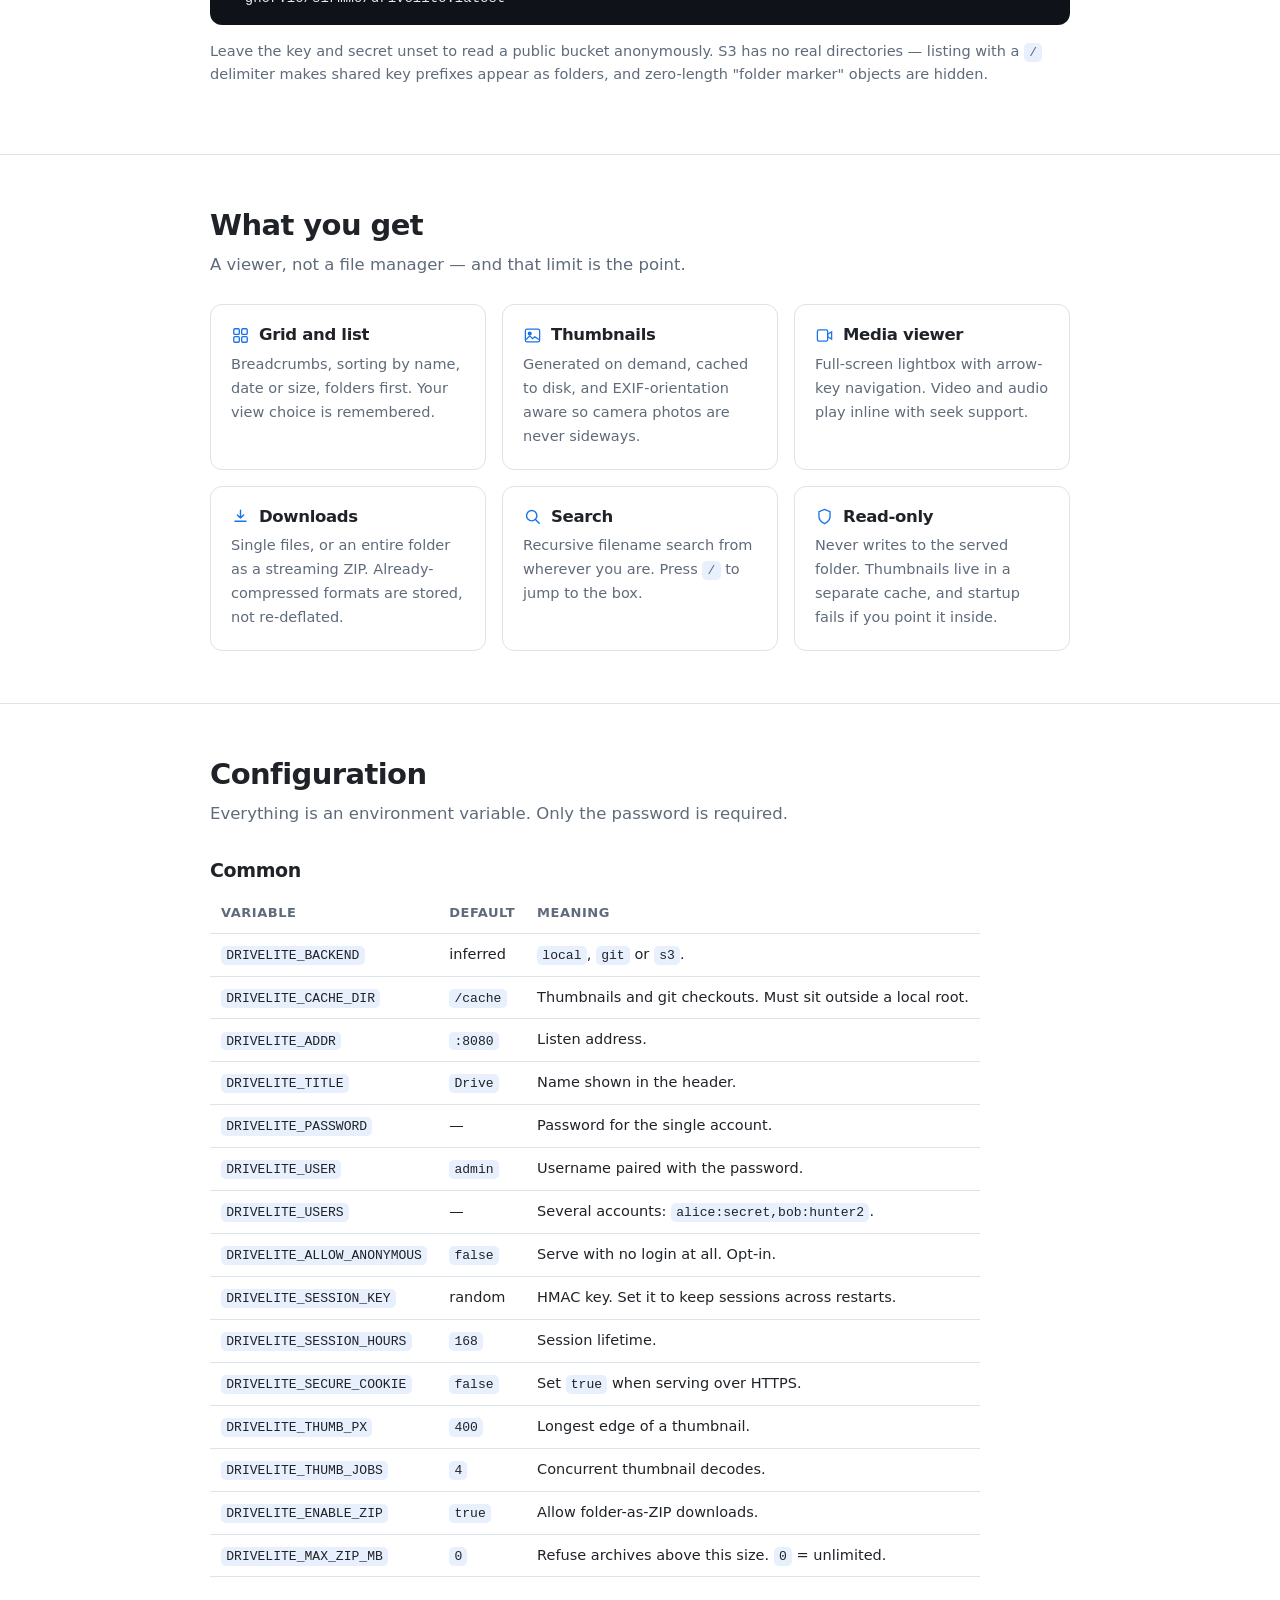
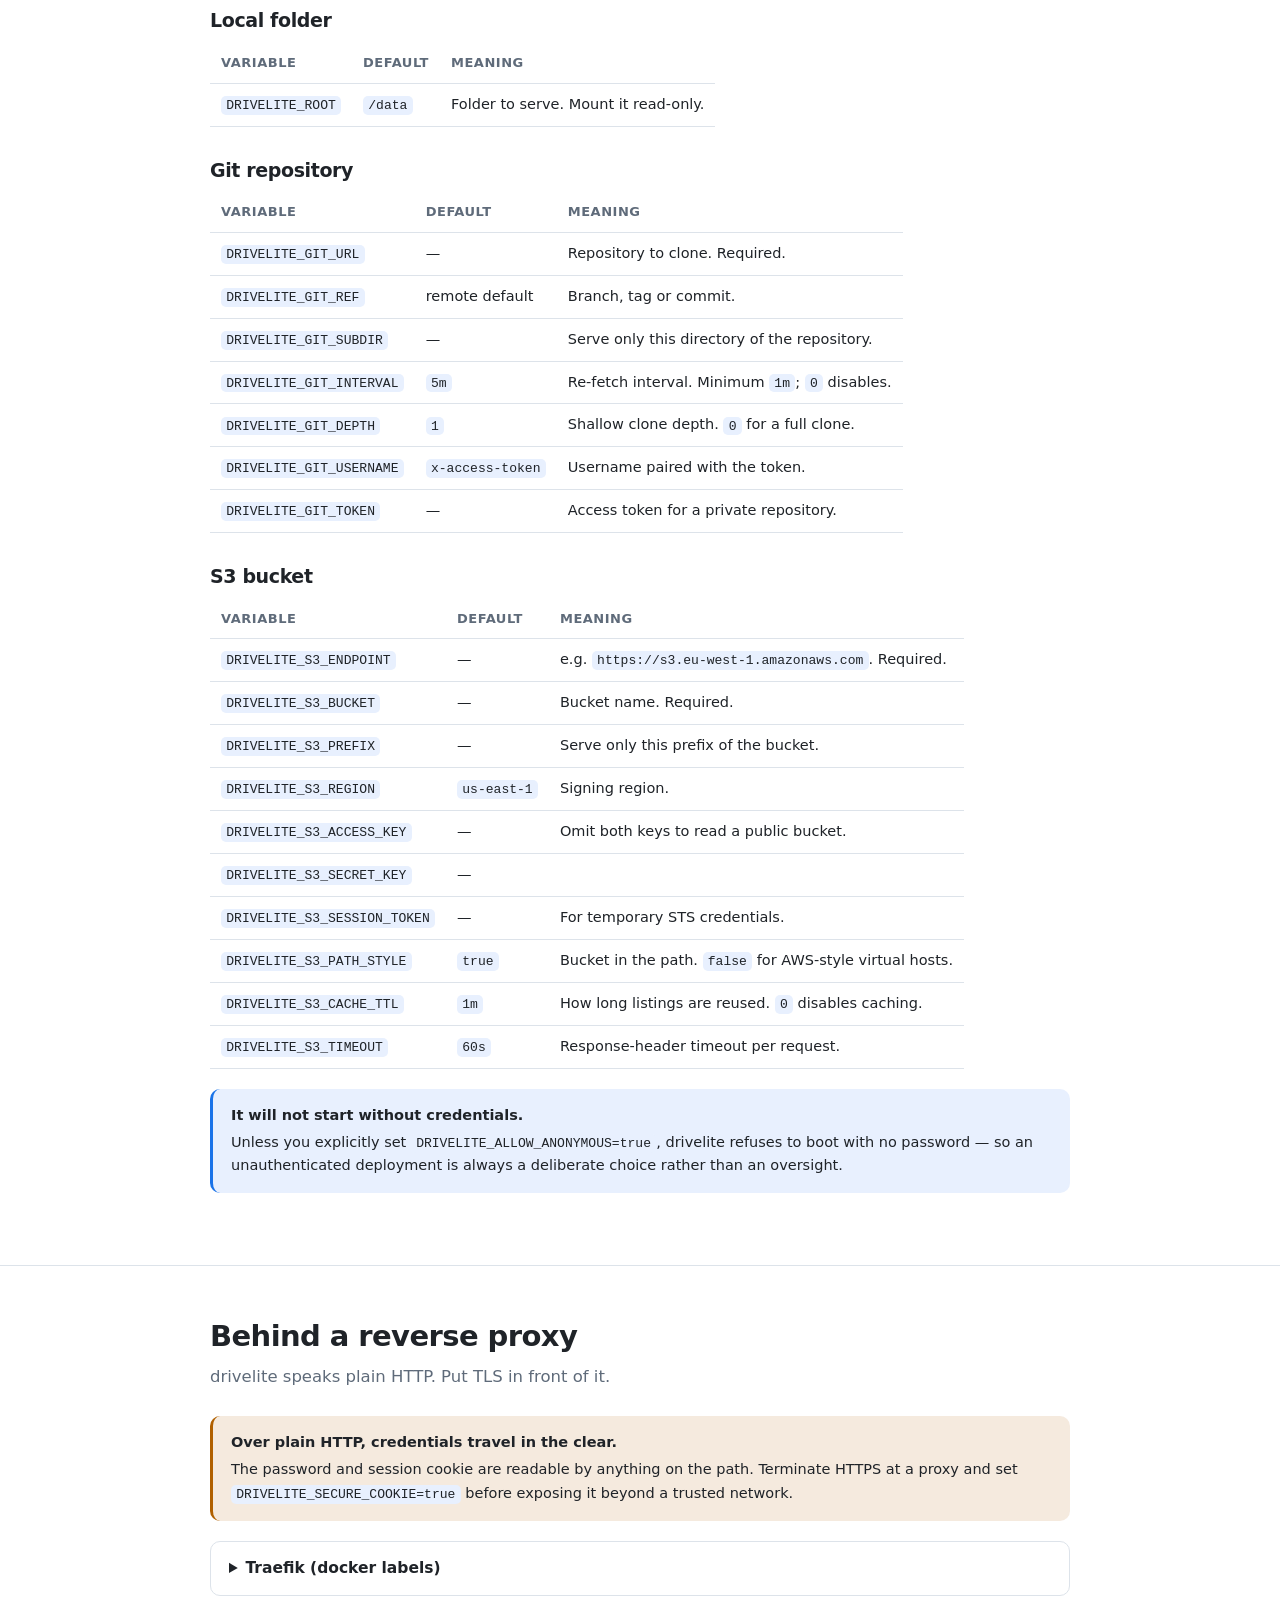
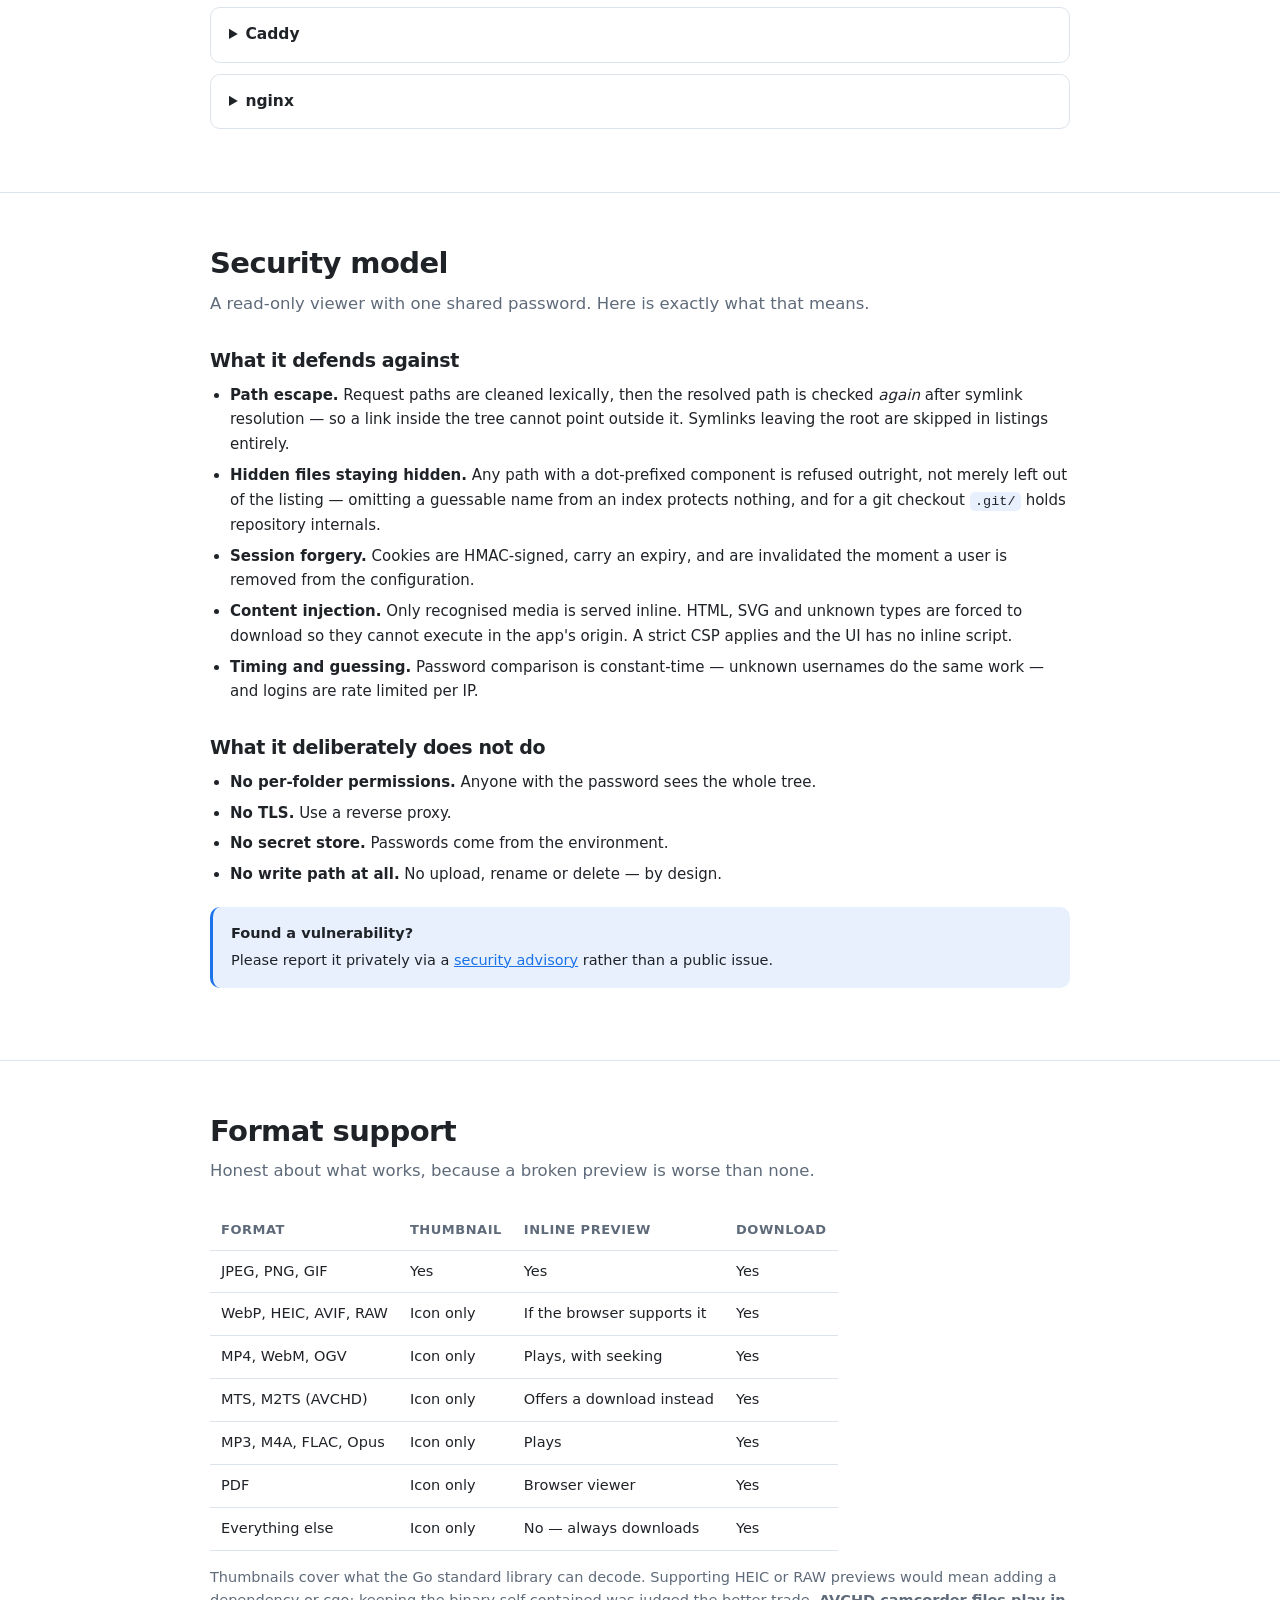
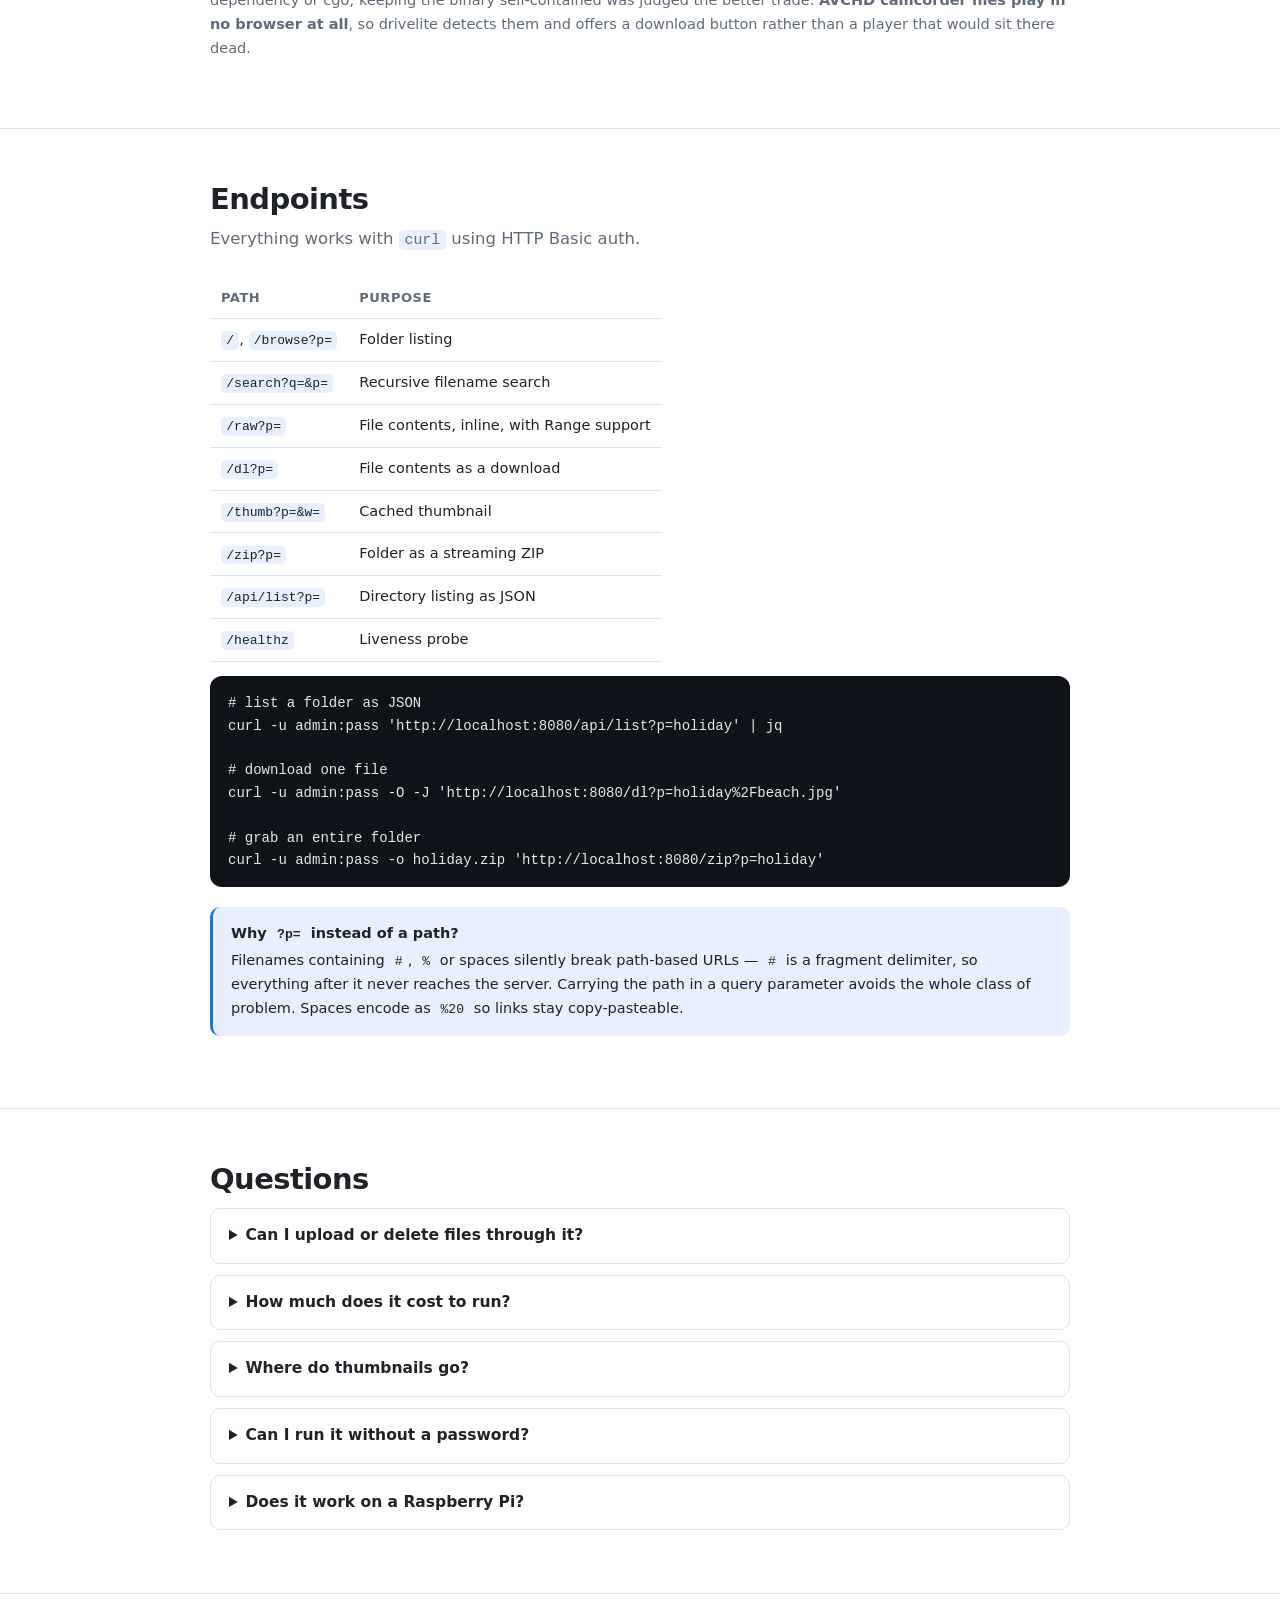
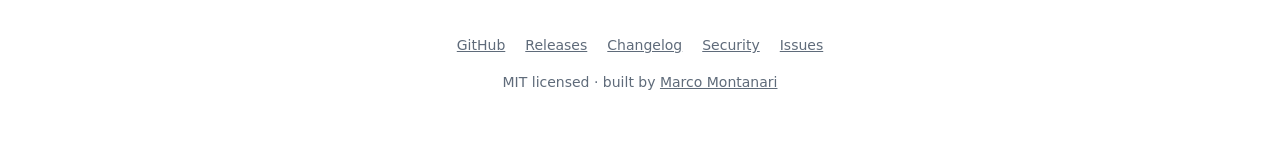
==== commit 6260b505: "Add git and S3-compatible backends behind a Source interface drivelite could only ever serve a local" ====
--- a/docs/index.html
+++ b/docs/index.html
@@ -3,11 +3,11 @@
 <head>
 <meta charset="utf-8">
 <meta name="viewport" content="width=device-width, initial-scale=1">
-<title>drivelite — a Drive-like web UI for any folder</title>
-<meta name="description" content="A small Go service that turns any mounted folder into a browsable, downloadable gallery behind a minimal login. Single static binary, no dependencies, ~20 MB container image.">
+<title>drivelite — a Drive-like web UI for folders, git and S3</title>
+<meta name="description" content="A small Go service that exposes a local folder, a git repository, or an S3-compatible bucket as a browsable, downloadable gallery behind a minimal login. Single static binary, no dependencies.">
 <link rel="canonical" href="https://ingmmo.com/drivelite/">
 <meta property="og:title" content="drivelite">
-<meta property="og:description" content="Turn any mounted folder into a Drive-like gallery. Browse, preview, download — behind a minimal login.">
+<meta property="og:description" content="Expose a folder, a git repo, or an S3 bucket as a Drive-like gallery. Browse, preview, download — behind a minimal login.">
 <meta property="og:type" content="website">
 <meta property="og:url" content="https://ingmmo.com/drivelite/">
 <link rel="icon" href="data:image/svg+xml,%3Csvg xmlns='http://www.w3.org/2000/svg' viewBox='0 0 24 24'%3E%3Crect width='24' height='24' rx='5' fill='%231a73e8'/%3E%3Cpath d='M9.2 4.5h5.6L20 13.2l-2.8 4.8H6.8L4 13.2 9.2 4.5Z' fill='none' stroke='%23fff' stroke-width='1.6' stroke-linejoin='round'/%3E%3C/svg%3E">
@@ -143,6 +143,7 @@
     </a>
     <div class="links">
       <a href="#quick-start">Quick start</a>
+      <a href="#backends">Backends</a>
       <a href="#configuration">Config</a>
       <a href="#security" class="opt">Security</a>
       <a href="#api" class="opt">API</a>
@@ -153,16 +154,17 @@
 
 <header class="hero" id="top">
   <div class="wrap">
-    <h1>Any folder, as a gallery</h1>
+    <h1>Any storage, as a gallery</h1>
     <p class="tag">
-      drivelite turns a mounted directory into a Google-Drive-style web UI:
-      browse folders, preview photos and video, download files or whole
-      folders — behind a minimal login.
+      drivelite exposes a folder, a git repository, or an S3-compatible bucket
+      as a Google-Drive-style web UI: browse, preview photos and video,
+      download files or whole folders — behind a minimal login.
     </p>
     <div class="pills">
+      <span class="pill">Folder · Git · S3</span>
       <span class="pill">Single static binary</span>
       <span class="pill">No Go dependencies</span>
-      <span class="pill">~20 MB image</span>
+      <span class="pill">~30 MB image</span>
       <span class="pill">amd64 + arm64</span>
       <span class="pill">MIT</span>
     </div>
@@ -233,6 +235,70 @@
   </div>
 </section>
 
+<section id="backends">
+  <div class="wrap">
+    <h2>Three backends, one interface</h2>
+    <p class="lead">
+      Choose with <code>DRIVELITE_BACKEND</code>, or let it be inferred:
+      setting <code>DRIVELITE_S3_BUCKET</code> selects S3, setting
+      <code>DRIVELITE_GIT_URL</code> selects git, otherwise a local folder.
+    </p>
+
+    <h3>Local folder</h3>
+<pre><code>docker run -d -p 8080:8080 \
+  -v /srv/photos:/data:ro \
+  -e DRIVELITE_PASSWORD='secret' \
+  ghcr.io/sirmmo/drivelite:latest</code></pre>
+
+    <h3>Git repository</h3>
+    <p>
+      The repository is cloned into the cache directory and served from its
+      working tree, so thumbnails, ZIP downloads and search behave exactly as
+      they do for a folder. A background timer re-fetches; if a refresh fails,
+      the previous checkout keeps being served rather than the site going down.
+    </p>
+<pre><code>docker run -d -p 8080:8080 \
+  -e DRIVELITE_BACKEND=git \
+  -e DRIVELITE_GIT_URL=https://github.com/owner/repo.git \
+  -e DRIVELITE_GIT_REF=main \
+  -e DRIVELITE_GIT_INTERVAL=5m \
+  -e DRIVELITE_PASSWORD='secret' \
+  ghcr.io/sirmmo/drivelite:latest</code></pre>
+
+    <div class="note">
+      <strong>Private repositories keep their token off disk.</strong>
+      <code>DRIVELITE_GIT_TOKEN</code> is handed to git as a per-command HTTP
+      header rather than embedded in the remote URL. Embedding it would persist
+      the credential in <code>.git/config</code> — inside the very tree being
+      served.
+    </div>
+
+    <h3>S3-compatible bucket</h3>
+    <p>
+      Works with AWS S3, MinIO, Ceph, Garage, Backblaze B2 and Cloudflare R2.
+      Requests are signed with SigV4 implemented on the Go standard library, so
+      the AWS SDK is not a dependency. Range requests become ranged
+      <code>GET</code>s, which means video seeking works without pulling the
+      whole object down first.
+    </p>
+<pre><code>docker run -d -p 8080:8080 \
+  -e DRIVELITE_BACKEND=s3 \
+  -e DRIVELITE_S3_ENDPOINT=https://s3.eu-west-1.amazonaws.com \
+  -e DRIVELITE_S3_BUCKET=my-photos \
+  -e DRIVELITE_S3_REGION=eu-west-1 \
+  -e DRIVELITE_S3_ACCESS_KEY=AKIA... \
+  -e DRIVELITE_S3_SECRET_KEY=... \
+  -e DRIVELITE_PASSWORD='secret' \
+  ghcr.io/sirmmo/drivelite:latest</code></pre>
+    <p style="font-size:14.5px;color:var(--muted)">
+      Leave the key and secret unset to read a public bucket anonymously.
+      S3 has no real directories — listing with a <code>/</code> delimiter makes
+      shared key prefixes appear as folders, and zero-length "folder marker"
+      objects are hidden.
+    </p>
+  </div>
+</section>
+
 <section id="features">
   <div class="wrap">
     <h2>What you get</h2>
@@ -272,11 +338,12 @@
     <h2>Configuration</h2>
     <p class="lead">Everything is an environment variable. Only the password is required.</p>
 
+    <h3>Common</h3>
     <table>
       <thead><tr><th>Variable</th><th>Default</th><th>Meaning</th></tr></thead>
       <tbody>
-        <tr><td><code>DRIVELITE_ROOT</code></td><td><code>/data</code></td><td>Folder to serve. Mount it read-only.</td></tr>
-        <tr><td><code>DRIVELITE_CACHE_DIR</code></td><td><code>/cache</code></td><td>Thumbnail cache. Must be outside <code>ROOT</code>.</td></tr>
+        <tr><td><code>DRIVELITE_BACKEND</code></td><td>inferred</td><td><code>local</code>, <code>git</code> or <code>s3</code>.</td></tr>
+        <tr><td><code>DRIVELITE_CACHE_DIR</code></td><td><code>/cache</code></td><td>Thumbnails and git checkouts. Must sit outside a local root.</td></tr>
         <tr><td><code>DRIVELITE_ADDR</code></td><td><code>:8080</code></td><td>Listen address.</td></tr>
         <tr><td><code>DRIVELITE_TITLE</code></td><td><code>Drive</code></td><td>Name shown in the header.</td></tr>
         <tr><td><code>DRIVELITE_PASSWORD</code></td><td>—</td><td>Password for the single account.</td></tr>
@@ -290,6 +357,45 @@
         <tr><td><code>DRIVELITE_THUMB_JOBS</code></td><td><code>4</code></td><td>Concurrent thumbnail decodes.</td></tr>
         <tr><td><code>DRIVELITE_ENABLE_ZIP</code></td><td><code>true</code></td><td>Allow folder-as-ZIP downloads.</td></tr>
         <tr><td><code>DRIVELITE_MAX_ZIP_MB</code></td><td><code>0</code></td><td>Refuse archives above this size. <code>0</code> = unlimited.</td></tr>
+      </tbody>
+    </table>
+
+    <h3>Local folder</h3>
+    <table>
+      <thead><tr><th>Variable</th><th>Default</th><th>Meaning</th></tr></thead>
+      <tbody>
+        <tr><td><code>DRIVELITE_ROOT</code></td><td><code>/data</code></td><td>Folder to serve. Mount it read-only.</td></tr>
+      </tbody>
+    </table>
+
+    <h3>Git repository</h3>
+    <table>
+      <thead><tr><th>Variable</th><th>Default</th><th>Meaning</th></tr></thead>
+      <tbody>
+        <tr><td><code>DRIVELITE_GIT_URL</code></td><td>—</td><td>Repository to clone. Required.</td></tr>
+        <tr><td><code>DRIVELITE_GIT_REF</code></td><td>remote default</td><td>Branch, tag or commit.</td></tr>
+        <tr><td><code>DRIVELITE_GIT_SUBDIR</code></td><td>—</td><td>Serve only this directory of the repository.</td></tr>
+        <tr><td><code>DRIVELITE_GIT_INTERVAL</code></td><td><code>5m</code></td><td>Re-fetch interval. Minimum <code>1m</code>; <code>0</code> disables.</td></tr>
+        <tr><td><code>DRIVELITE_GIT_DEPTH</code></td><td><code>1</code></td><td>Shallow clone depth. <code>0</code> for a full clone.</td></tr>
+        <tr><td><code>DRIVELITE_GIT_USERNAME</code></td><td><code>x-access-token</code></td><td>Username paired with the token.</td></tr>
+        <tr><td><code>DRIVELITE_GIT_TOKEN</code></td><td>—</td><td>Access token for a private repository.</td></tr>
+      </tbody>
+    </table>
+
+    <h3>S3 bucket</h3>
+    <table>
+      <thead><tr><th>Variable</th><th>Default</th><th>Meaning</th></tr></thead>
+      <tbody>
+        <tr><td><code>DRIVELITE_S3_ENDPOINT</code></td><td>—</td><td>e.g. <code>https://s3.eu-west-1.amazonaws.com</code>. Required.</td></tr>
+        <tr><td><code>DRIVELITE_S3_BUCKET</code></td><td>—</td><td>Bucket name. Required.</td></tr>
+        <tr><td><code>DRIVELITE_S3_PREFIX</code></td><td>—</td><td>Serve only this prefix of the bucket.</td></tr>
+        <tr><td><code>DRIVELITE_S3_REGION</code></td><td><code>us-east-1</code></td><td>Signing region.</td></tr>
+        <tr><td><code>DRIVELITE_S3_ACCESS_KEY</code></td><td>—</td><td>Omit both keys to read a public bucket.</td></tr>
+        <tr><td><code>DRIVELITE_S3_SECRET_KEY</code></td><td>—</td><td>&nbsp;</td></tr>
+        <tr><td><code>DRIVELITE_S3_SESSION_TOKEN</code></td><td>—</td><td>For temporary STS credentials.</td></tr>
+        <tr><td><code>DRIVELITE_S3_PATH_STYLE</code></td><td><code>true</code></td><td>Bucket in the path. <code>false</code> for AWS-style virtual hosts.</td></tr>
+        <tr><td><code>DRIVELITE_S3_CACHE_TTL</code></td><td><code>1m</code></td><td>How long listings are reused. <code>0</code> disables caching.</td></tr>
+        <tr><td><code>DRIVELITE_S3_TIMEOUT</code></td><td><code>60s</code></td><td>Response-header timeout per request.</td></tr>
       </tbody>
     </table>
 
@@ -372,6 +478,7 @@
     <h3>What it defends against</h3>
     <ul class="tight">
       <li><strong>Path escape.</strong> Request paths are cleaned lexically, then the resolved path is checked <em>again</em> after symlink resolution — so a link inside the tree cannot point outside it. Symlinks leaving the root are skipped in listings entirely.</li>
+      <li><strong>Hidden files staying hidden.</strong> Any path with a dot-prefixed component is refused outright, not merely left out of the listing — omitting a guessable name from an index protects nothing, and for a git checkout <code>.git/</code> holds repository internals.</li>
       <li><strong>Session forgery.</strong> Cookies are HMAC-signed, carry an expiry, and are invalidated the moment a user is removed from the configuration.</li>
       <li><strong>Content injection.</strong> Only recognised media is served inline. HTML, SVG and unknown types are forced to download so they cannot execute in the app's origin. A strict CSP applies and the UI has no inline script.</li>
       <li><strong>Timing and guessing.</strong> Password comparison is constant-time — unknown usernames do the same work — and logins are rate limited per IP.</li>
